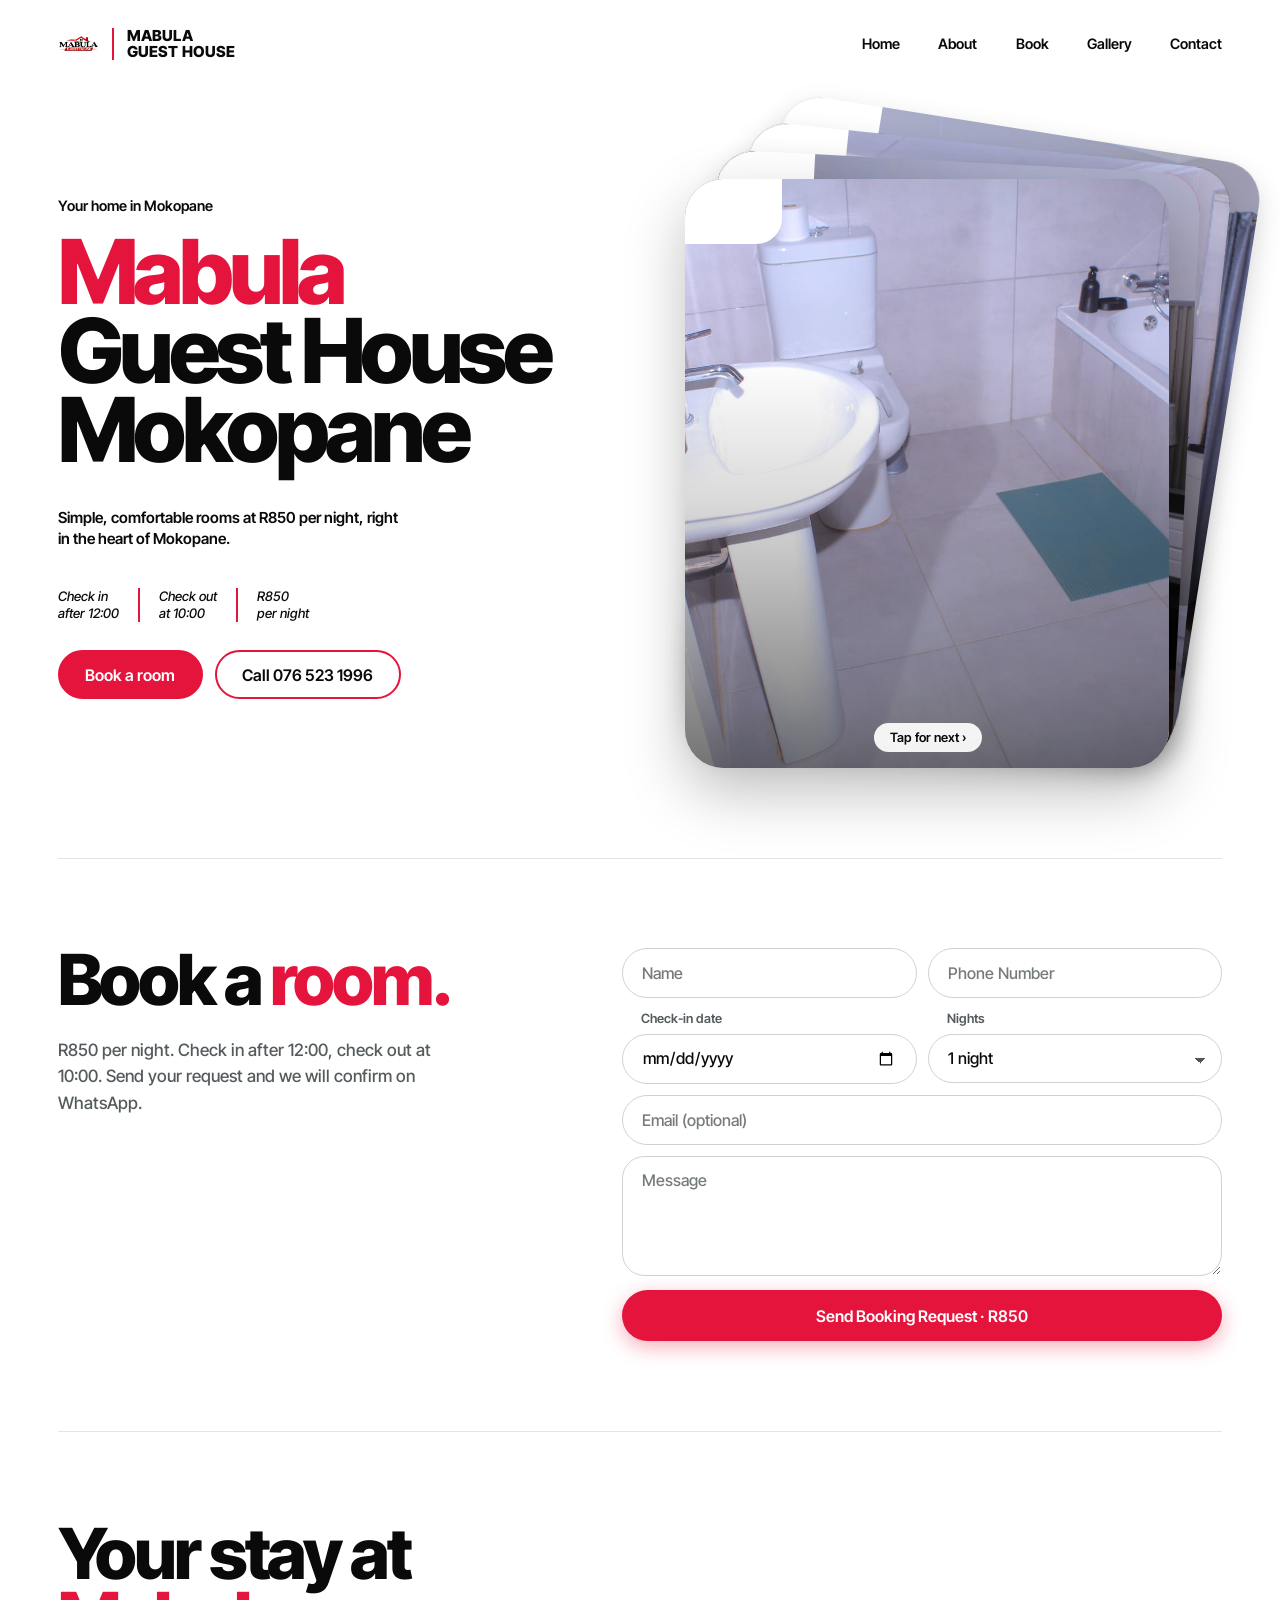
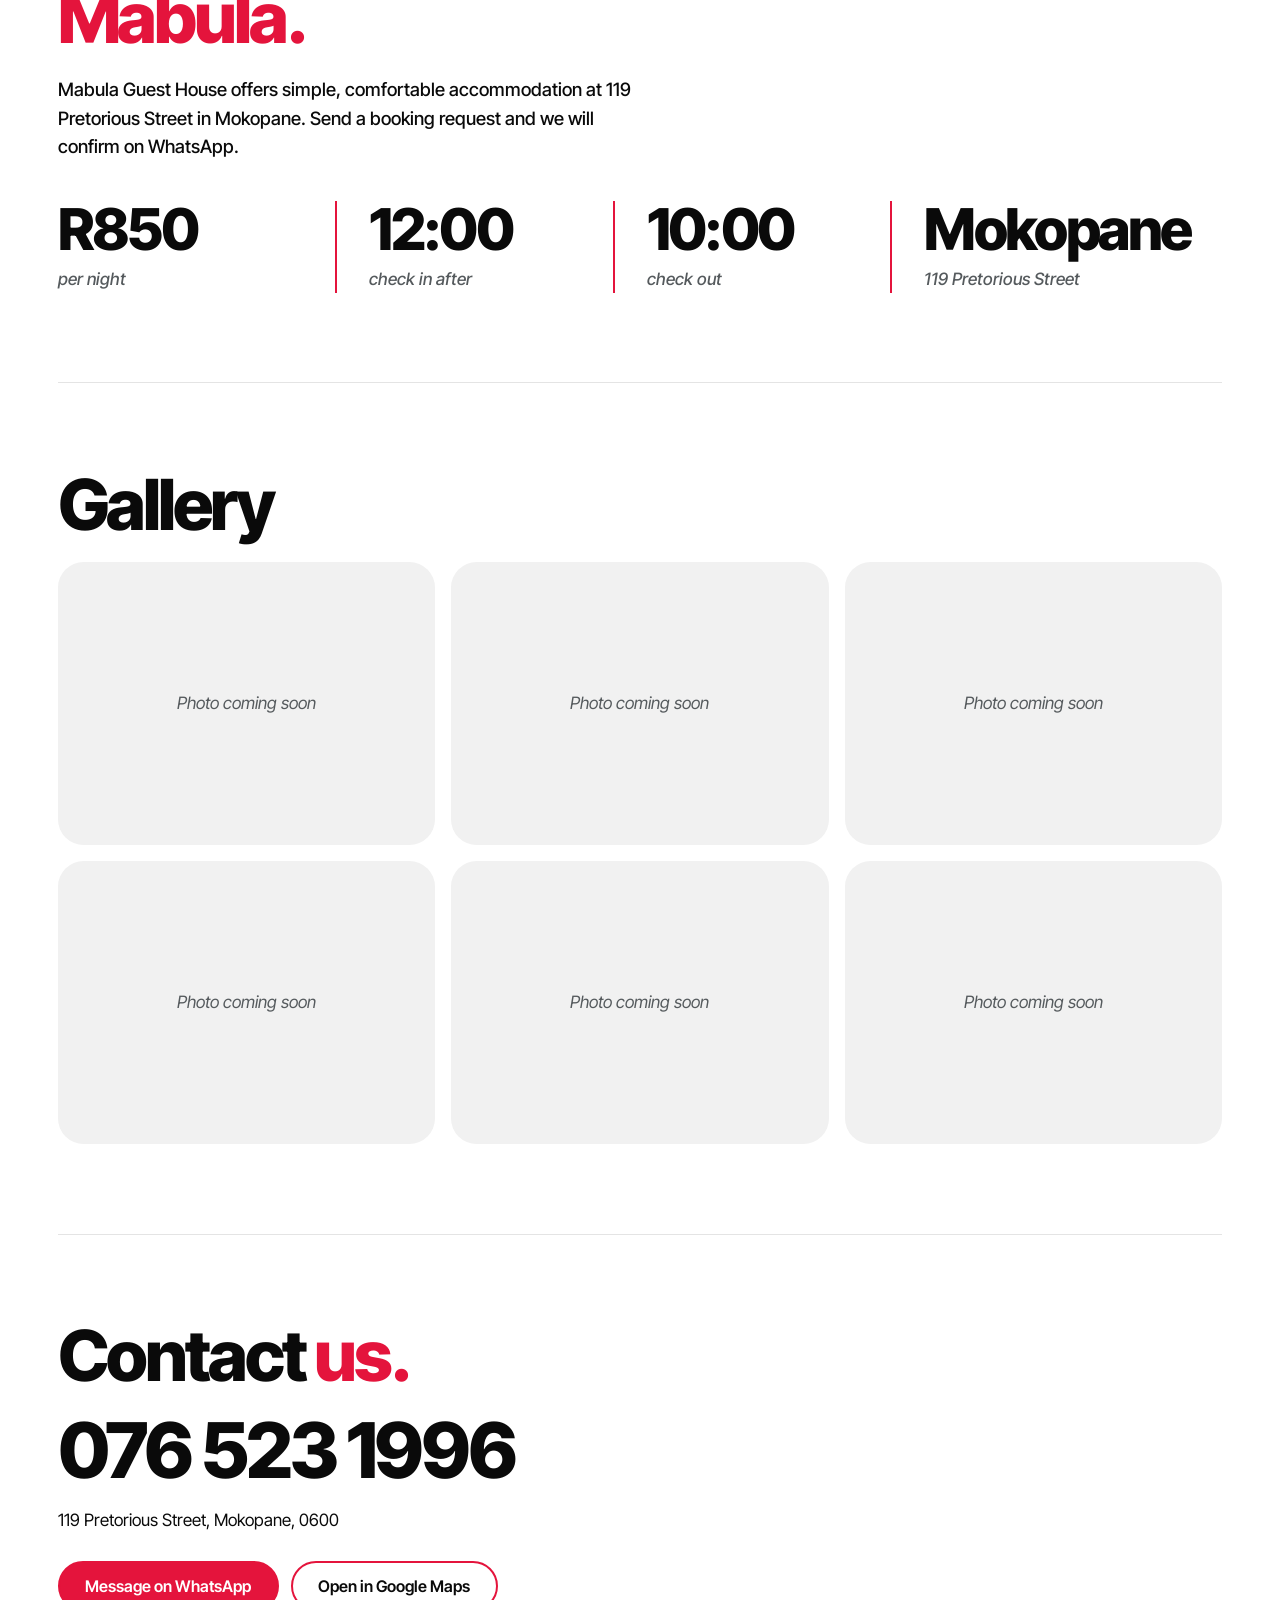
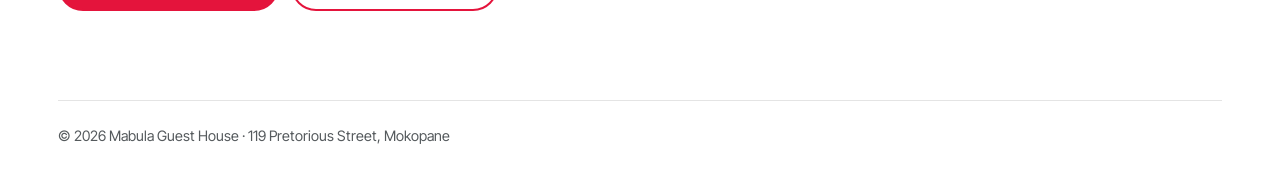
==== index.html @ 37be5f0e "Update index.html" ====
<!DOCTYPE html>
<html lang="en">
<head>
<meta charset="utf-8">
<meta name="viewport" content="width=device-width, initial-scale=1, viewport-fit=cover">
<meta name="theme-color" content="#ffffff">
<title>Mabula Guest House · Mokopane</title>
<meta name="description" content="Mabula Guest House in Mokopane. R850 per night. Check in after 12:00, check out at 10:00.">
<link rel="icon" href="images/logo.png">
<link rel="preconnect" href="https://fonts.googleapis.com">
<link href="https://fonts.googleapis.com/css2?family=Inter+Tight:ital,wght@0,400;0,500;0,600;0,800;1,500&display=swap" rel="stylesheet">
<style>
:root{--bg:#fff;--ink:#0a0a0a;--muted:#555a5d;--line:#e4e4e4;--red:#e4143c;--font:"Inter Tight","Helvetica Neue",Arial,sans-serif;
  --pad:clamp(1.1rem,4.5vw,5rem)}
*,*::before,*::after{box-sizing:border-box}
html{scroll-behavior:smooth;scroll-padding-top:5.5rem;-webkit-text-size-adjust:100%;text-size-adjust:100%}
body{-webkit-tap-highlight-color:transparent;overflow-x:hidden}
body{margin:0;background:var(--bg);color:var(--ink);font:400 1.0625rem/1.55 var(--font)}
a{color:inherit}
:focus-visible{outline:3px solid var(--red);outline-offset:3px}
.wrap{width:100%;padding:0 var(--pad)}

/* header */
header{position:sticky;top:calc(.75rem + env(safe-area-inset-top,0px));z-index:30;display:flex;justify-content:space-between;align-items:center;margin:.75rem 0;padding:.7rem 0;border-radius:999px;transition:background .25s,box-shadow .25s,padding .25s,margin .25s,backdrop-filter .25s}
header.float{background:rgba(255,255,255,.88);backdrop-filter:blur(14px);-webkit-backdrop-filter:blur(14px);box-shadow:0 8px 30px rgba(0,0,0,.12);padding:.6rem 1.2rem;margin-left:-.4rem;margin-right:-.4rem}
.brand{display:flex;align-items:center;gap:.8rem;text-decoration:none}
.brand svg,.brand .logo{width:2.6rem;height:2.6rem;flex:none}
.brand .logo{object-fit:contain;display:block}
.brand .logo[hidden]{display:none}
.brand span{display:block;border-left:2px solid var(--red);padding-left:.8rem;font-weight:800;font-size:.95rem;line-height:1.05;letter-spacing:.01em;text-transform:uppercase}
nav{display:flex;gap:clamp(1rem,3vw,2.6rem)}
nav a{text-decoration:none;font-weight:600;font-size:.9rem}
nav a:hover{color:var(--red)}

/* hero */
.hero{display:grid;grid-template-columns:1.05fr 1fr;gap:clamp(2rem,5vw,5rem);align-items:center;padding:clamp(1rem,3vw,2.5rem) 0 clamp(3rem,7vw,6rem)}
.eyebrow{font-weight:600;font-size:.9rem;margin:0 0 1rem}
h1{margin:0;font-weight:800;font-size:clamp(2.9rem,7vw,7.5rem);line-height:.88;letter-spacing:-.05em}
h1 .red{color:var(--red)}
.lead{margin:clamp(1.5rem,3vw,2.5rem) 0}
.lead p{margin:0;max-width:22rem;font-weight:600;font-size:.95rem;line-height:1.35}
.tags{display:flex;margin:0}
.tags p{margin:0;padding:0 1.2rem;border-left:2px solid var(--red);font-style:italic;font-weight:500;font-size:clamp(.82rem,1vw,.95rem);line-height:1.3}
.tags p:first-child{padding-left:0;border-left:0}

/* hero card stack */
.stack{--o:1.1rem;position:relative;isolation:isolate;height:clamp(24rem,46vw,40rem);margin:calc(var(--o)*3) calc(var(--o)*3) 0 0;user-select:none;-webkit-user-select:none;touch-action:manipulation}
.card{position:absolute;inset:0;border-radius:2.4rem;overflow:hidden;opacity:0;z-index:0;transform:translate(calc(var(--o)*3),calc(var(--o)*-3)) rotate(9deg);box-shadow:0 12px 28px rgba(0,0,0,.18);transition:transform .55s cubic-bezier(.2,.8,.2,1),opacity .4s,box-shadow .55s;will-change:transform}
.card[data-pos="0"]{opacity:1;z-index:4;transform:none;box-shadow:0 24px 60px rgba(0,0,0,.25);cursor:pointer}
.card[data-pos="1"]{opacity:1;z-index:3;transform:translate(var(--o),calc(var(--o)*-1)) rotate(3deg)}
.card[data-pos="2"]{opacity:1;z-index:2;transform:translate(calc(var(--o)*2),calc(var(--o)*-2)) rotate(6deg)}
.card[data-pos="3"]{opacity:1;z-index:1;transform:translate(calc(var(--o)*3),calc(var(--o)*-3)) rotate(9deg)}
.card[data-pos="0"]:hover{transform:translate(-3px,-3px)}
.stack .card.out{transition-duration:.28s;transform:translate(115%,-6%) rotate(14deg)}
.card img{position:absolute;inset:0;width:100%;height:100%;object-fit:cover;pointer-events:none}
.card::before{content:"";position:absolute;top:0;left:0;width:20%;height:11%;background:var(--bg);border-radius:0 0 1.6rem 0;pointer-events:none;z-index:2}
.card::after{content:"";position:absolute;inset:0;z-index:1;pointer-events:none;background:linear-gradient(to top,rgba(0,0,0,.55) 0%,rgba(0,0,0,.15) 45%,transparent 70%)}
.ph{position:absolute;inset:0;z-index:2;display:grid;place-items:center;font-style:italic;font-weight:600}
.card.f0{color:#fff;background:radial-gradient(60% 70% at 88% 55%,rgba(255,120,40,.95),rgba(214,50,12,.9) 55%,transparent 80%),linear-gradient(115deg,#69786f 0%,#8c978f 24%,#dcd6c8 46%,#f1a36a 70%,#c93a14 100%);background-size:240% 240%;animation:drift 14s ease-in-out infinite alternate}
.card.f1{color:#fff;background:var(--red)}
.card.f2{color:#fff;background:#0a0a0a}
.card.f3{color:#333;background:#d6d6d6}
@keyframes drift{from{background-position:0% 40%}to{background-position:100% 60%}}
.hint{position:absolute;left:50%;bottom:1rem;z-index:10;transform:translateX(-50%);padding:.45rem 1rem;border-radius:999px;background:rgba(255,255,255,.92);color:var(--ink);font:600 .8rem var(--font);pointer-events:none;white-space:nowrap;transition:opacity .3s}
.hint.gone{opacity:0}

/* booking form */
.book{display:grid;grid-template-columns:1fr 1.2fr;gap:clamp(2rem,5vw,5rem);align-items:start}
.note{max-width:26rem;font-weight:500;color:var(--muted);margin:0}
.bookform{width:100%;max-width:38rem}
.row{display:grid;grid-template-columns:1fr 1fr;gap:.7rem;margin-bottom:.7rem}
.bookform input,.bookform select,.bookform textarea{width:100%;padding:.85rem 1.2rem;font:500 1rem var(--font);color:var(--ink);background:#fff;border:1.5px solid #cfd2d4;border-radius:999px;appearance:none;-webkit-appearance:none}
.bookform input:focus,.bookform select:focus,.bookform textarea:focus{border-color:var(--red);outline:0}
.bookform textarea{border-radius:1.4rem;min-height:7.5rem;resize:vertical;display:block;margin-bottom:.9rem}
.bookform ::placeholder{color:#767b7e}
.bookform select{background-image:linear-gradient(45deg,transparent 50%,#555 50%),linear-gradient(135deg,#555 50%,transparent 50%);background-position:calc(100% - 1.3rem) 55%,calc(100% - 1rem) 55%;background-size:.35rem .35rem;background-repeat:no-repeat}
.field{display:block;min-width:0}
.field span{display:block;font-size:.8rem;font-weight:600;color:var(--muted);margin:0 0 .3rem 1.2rem}
.bookform input,.bookform select{min-height:3.1rem}
.bookform input[type=date]{text-align:left;display:block;line-height:1.2}
.bookform input[type=date]::-webkit-date-and-time-value{text-align:left}
.submit{width:100%;min-height:3.2rem;border:0;border-radius:999px;background:var(--red);color:#fff;font:600 1rem var(--font);cursor:pointer;box-shadow:0 6px 20px rgba(228,20,60,.35)}
.submit:hover{filter:brightness(1.08)}

/* sections */
section{padding:clamp(2.5rem,7vw,6rem) 0;border-top:1px solid var(--line)}
h2{margin:0 0 1.5rem;font-weight:800;font-size:clamp(2.2rem,5.5vw,5rem);line-height:.92;letter-spacing:-.045em}
h2 .red{color:var(--red)}
.facts{display:grid;grid-template-columns:repeat(4,1fr)}
.fact{padding:0 clamp(1rem,2.5vw,2.2rem);border-left:2px solid var(--red)}
.fact:first-child{padding-left:0;border-left:0}
.fact b{display:block;font-weight:800;font-size:clamp(2rem,4.5vw,4.2rem);letter-spacing:-.045em;line-height:1}
.fact span{display:block;margin-top:.5rem;font-style:italic;font-weight:500;color:var(--muted)}
.about p{max-width:36rem;font-size:1.15rem;font-weight:500;margin:0 0 2.5rem}
.gallery{display:grid;grid-template-columns:repeat(3,1fr);gap:1rem}
.gallery figure{margin:0;aspect-ratio:4/3;border-radius:1.6rem;overflow:hidden;background:#f1f1f1;display:grid;place-items:center;color:var(--muted);font-style:italic}
.gallery img{width:100%;height:100%;object-fit:cover;display:block}
.big{display:inline-block;font-weight:800;font-size:clamp(2.2rem,6vw,5.5rem);letter-spacing:-.045em;line-height:1;text-decoration:none}
.big:hover{color:var(--red)}
.btns{display:flex;flex-wrap:wrap;gap:.75rem;margin-top:1.75rem}
.btn{display:inline-flex;align-items:center;justify-content:center;min-height:3.1rem;padding:0 1.6rem;border-radius:999px;font:600 1rem var(--font);text-decoration:none;border:2px solid var(--red)}
.btn.red{background:var(--red);color:#fff}
.btn:hover{filter:brightness(1.08)}
footer{padding:1.5rem 0 2.5rem;color:var(--muted);font-size:.9rem;border-top:1px solid var(--line)}
.mbar{display:none}

@media (max-width:64rem){.facts{grid-template-columns:1fr 1fr;row-gap:2rem}.fact:nth-child(3){padding-left:0;border-left:0}.gallery{grid-template-columns:1fr 1fr}}
@media (max-width:56rem){
  .hero{grid-template-columns:1fr}
  .stack{order:-1;height:clamp(22rem,70vw,34rem)}
  .card{border-radius:1.8rem}
  .book{grid-template-columns:1fr}
  .tags{flex-direction:column;gap:.7rem}
  .tags p,.tags p:first-child{padding:0 0 0 .9rem;border-left:2px solid var(--red)}
  body{padding-bottom:calc(4.6rem + env(safe-area-inset-bottom,0px))}
  nav a.hm{display:none}
  .mbar{display:flex;position:fixed;left:0;right:0;bottom:0;z-index:20;gap:.6rem;padding:.6rem .9rem calc(.6rem + env(safe-area-inset-bottom,0px));background:#fff;border-top:1px solid var(--line)}
  .mbar .btn{flex:1}
}
@media (max-width:30rem){.row{grid-template-columns:1fr}.gallery{gap:.6rem}.brand span{font-size:.8rem}}
@media (max-width:40rem){
  header{margin:.5rem 0;padding:.5rem 0}
  header.float{padding:.5rem .9rem}
  nav{gap:1.1rem}
  nav a{font-size:.85rem;padding:.6rem 0}
  .hero{gap:1.75rem;padding:.5rem 0 2.5rem}
  .eyebrow{margin-bottom:.7rem}
  .lead{margin:1.25rem 0}
  .stack{--o:.6rem;height:auto;aspect-ratio:4/5;max-height:62vh;margin:2.4rem 2.4rem 0 .2rem}
  .card{border-radius:1.6rem}
  .card::before{width:26%;height:9%}
  section{padding:2.25rem 0}
  h2{margin-bottom:1.1rem}
  .about p{font-size:1.05rem;margin-bottom:1.75rem}
  .facts{row-gap:1.6rem}
  .fact{padding:0 1rem}
  .fact:nth-child(odd){padding-left:0;border-left:0}
  .btns{flex-direction:column;gap:.6rem}
  .btns .btn{width:100%}
  .mbar{backdrop-filter:blur(10px);-webkit-backdrop-filter:blur(10px);background:rgba(255,255,255,.94)}
  .mbar .btn{min-height:2.9rem}
  .bookform textarea{min-height:6rem}
  footer{font-size:.82rem}
}
@media (max-width:56rem){
  .copy{display:contents}
  .stack{grid-area:1/1}
  .intro{grid-area:1/1;z-index:5;align-self:stretch;display:flex;flex-direction:column;justify-content:flex-end;margin:3.3rem 3.3rem 0 0;padding:1.3rem 1.3rem 1.4rem;color:#fff;pointer-events:none;transition:opacity .35s,visibility 0s}
  .copy .btns{grid-row:2;grid-column:1;margin-top:0}
  .intro .eyebrow{font-size:.85rem;margin-bottom:.5rem}
  .intro h1{font-size:clamp(2.3rem,9.5vw,3.8rem)}
  .intro h1 .red{color:#ff5a78}
  .intro .lead{margin:.9rem 0 1rem}
  .intro .lead p{font-size:.9rem;max-width:none}
  .intro .tags{flex-direction:row;gap:0}
  .intro .tags p,.intro .tags p:first-child{padding:0 .8rem;border-left:2px solid var(--red);font-size:.78rem}
  .intro .tags p:first-child{padding-left:0;border-left:0}
  .stack::after{content:"";position:absolute;inset:0;border-radius:1.8rem;z-index:5;pointer-events:none;background:linear-gradient(to top,rgba(0,0,0,.85) 0%,rgba(0,0,0,.6) 55%,rgba(0,0,0,.3) 100%);transition:opacity .35s}
  .hint{top:1rem;bottom:auto}
  .hero.copy-hidden .intro{opacity:0;visibility:hidden;transition:opacity .35s,visibility 0s .35s}
  .hero.copy-hidden .stack::after{opacity:0}
}
@media (max-width:40rem){.intro{margin:2.4rem 2.4rem 0 .2rem}.stack::after{border-radius:1.6rem}}
@media (max-width:24rem){.intro h1{font-size:2.2rem}.intro .lead p{font-size:.85rem}.intro .tags p,.intro .tags p:first-child{font-size:.72rem}}
@media (max-width:24rem){nav a:nth-child(4){display:none}.brand svg,.brand .logo{width:2.2rem;height:2.2rem}}
@media (prefers-reduced-motion:reduce){html{scroll-behavior:auto}.card{transition:none}.card.f0{animation:none}}
</style>
</head>
<body>
<div class="wrap">
  <header>
    <a class="brand" href="#top" aria-label="Mabula Guest House home">
      <img class="logo" id="logoImg" alt="" hidden>
      <svg viewBox="0 0 40 40" aria-hidden="true"><circle cx="20" cy="20" r="19" fill="#e4143c"/><text x="20" y="26" text-anchor="middle" font-family="Arial,sans-serif" font-weight="800" font-size="16" fill="#fff">MG</text></svg>
      <span>Mabula<br>Guest House</span>
    </a>
    <nav><a class="hm" href="#top">Home</a><a class="hm" href="#about">About</a><a href="#book">Book</a><a href="#gallery">Gallery</a><a href="#contact">Contact</a></nav>
  </header>

  <main id="top">
    <div class="hero">
      <div class="copy">
      <div class="intro">
        <p class="eyebrow">Your home in Mokopane</p>
        <h1><span class="red">Mabula</span><br>Guest House<br>Mokopane</h1>
        <div class="lead">
          <p>Simple, comfortable rooms at R850 per night, right in the heart of Mokopane.</p>
        </div>
        <div class="tags">
          <p>Check in<br>after 12:00</p>
          <p>Check out<br>at 10:00</p>
          <p>R850<br>per night</p>
        </div>
      </div>
        <div class="btns">
          <a class="btn red" href="#book">Book a room</a>
          <a class="btn" href="tel:0765231996">Call 076 523 1996</a>
        </div>
      </div>

      <div class="stack" id="stack" role="group" aria-label="Photos of Mabula Guest House">
        <span class="hint" id="hint" aria-hidden="true">Tap for next ›</span>
      </div>
    </div>

    <section id="book">
      <div class="book">
        <div>
          <h2>Book a <span class="red">room.</span></h2>
          <p class="note">R850 per night. Check in after 12:00, check out at 10:00. Send your request and we will confirm on WhatsApp.</p>
        </div>
        <form class="bookform" id="bookForm" aria-label="Booking request">
          <div class="row">
            <input name="name" placeholder="Name" aria-label="Name" required autocomplete="name">
            <input name="phone" type="tel" placeholder="Phone Number" aria-label="Phone number" autocomplete="tel">
          </div>
          <div class="row">
            <label class="field"><span>Check-in date</span><input name="checkin" type="date" required></label>
            <label class="field"><span>Nights</span><select name="nights"></select></label>
          </div>
          <div class="row" style="grid-template-columns:1fr">
            <input name="email" type="email" placeholder="Email (optional)" aria-label="Email" autocomplete="email">
          </div>
          <textarea name="message" placeholder="Message" aria-label="Message"></textarea>
          <button class="submit" type="submit" id="submitBtn">Send Booking Request</button>
        </form>
      </div>
    </section>

    <section id="about" class="about">
      <h2>Your stay at<br><span class="red">Mabula.</span></h2>
      <p>Mabula Guest House offers simple, comfortable accommodation at 119 Pretorious Street in Mokopane. Send a booking request and we will confirm on WhatsApp.</p>
      <div class="facts">
        <div class="fact"><b>R850</b><span>per night</span></div>
        <div class="fact"><b>12:00</b><span>check in after</span></div>
        <div class="fact"><b>10:00</b><span>check out</span></div>
        <div class="fact"><b>Mokopane</b><span>119 Pretorious Street</span></div>
      </div>
    </section>

    <section id="gallery">
      <h2>Gallery</h2>
      <div class="gallery" id="galleryGrid"></div>
    </section>

    <section id="contact">
      <h2>Contact <span class="red">us.</span></h2>
      <a class="big" href="tel:0765231996">076 523 1996</a>
      <p>119 Pretorious Street, Mokopane, 0600</p>
      <div class="btns">
        <a class="btn red" href="https://wa.me/27765231996?text=Hello%2C%20I%20would%20like%20to%20book%20a%20room%20at%20Mabula%20Guest%20House.">Message on WhatsApp</a>
        <a class="btn" href="https://www.google.com/maps/search/?api=1&query=119+Pretorious+Street+Mokopane+0600" target="_blank" rel="noopener">Open in Google Maps</a>
      </div>
    </section>
  </main>

  <footer>© <span id="year"></span> Mabula Guest House · 119 Pretorious Street, Mokopane</footer>
</div>

<div class="mbar"><a class="btn" href="tel:0765231996">Call</a><a class="btn red" href="#book">Book now</a></div>

<script>
const RATE = 850;
const WHATSAPP = "27765231996";

// Photos for the hero card stack (files live in the images/ folder).
// Leave "" for a placeholder card. Add up to 4 or more, e.g. ["room.jpg","room2.jpg","garden.jpg","lounge.jpg"]
const STACK_PHOTOS = ["room.jpeg", "room1.jpeg", "room2.jpeg", "room3.jpeg"];
// Add gallery photo file names here, e.g. ["room1.jpg", "garden.jpg"]
const PHOTOS = [];

// Logo file name in the images/ folder (e.g. "logo.png"). Falls back to the "MG" badge if the file is missing.
const LOGO = "logo.jpeg";
const logoImg = document.getElementById("logoImg");
const logoSvg = document.querySelector(".brand svg");
if (LOGO) {
  logoImg.onload = () => { logoImg.hidden = false; logoSvg.style.display = "none"; };
  logoImg.src = "images/" + LOGO;
}

const money = (n) => "R" + n.toLocaleString("en-ZA");

// ---- hero card stack ----
const stack = document.getElementById("stack");
const hint = document.getElementById("hint");
const N = STACK_PHOTOS.length;
const cards = STACK_PHOTOS.map((file, i) => {
  const c = document.createElement("div");
  c.className = "card f" + (i % 4);
  const placeholder = () => {
    const s = document.createElement("span");
    s.className = "ph";
    s.textContent = "Photo coming soon";
    c.appendChild(s);
  };
  if (file) {
    const img = new Image();
    img.alt = "Mabula Guest House photo " + (i + 1);
    img.decoding = "async";
    if (i === 0) img.fetchPriority = "high";
    img.onerror = () => { img.remove(); placeholder(); };
    img.src = "images/" + file;
    c.appendChild(img);
  } else {
    placeholder();
  }
  stack.appendChild(c);
  return c;
});
let order = cards.slice();
let busy = false;

function layout() {
  order.forEach((c, i) => {
    c.dataset.pos = i;
    c.classList.remove("out");
    const front = i === 0 && N > 1;
    c.tabIndex = front ? 0 : -1;
    c.setAttribute("aria-hidden", i === 0 ? "false" : "true");
    if (front) { c.setAttribute("role", "button"); c.setAttribute("aria-label", "Show next photo"); }
    else { c.removeAttribute("role"); c.removeAttribute("aria-label"); }
  });
}
function nextCard() {
  if (busy || N < 2) return;
  busy = true;
  hint.classList.add("gone");
  document.querySelector(".hero").classList.add("copy-hidden");
  order[0].classList.add("out");
  setTimeout(() => {
    order.push(order.shift());
    layout();
    setTimeout(() => { busy = false; }, 550);
  }, 280);
}
layout();
if (N < 2) hint.hidden = true;
stack.addEventListener("click", (e) => {
  if (e.target.closest(".card") === order[0]) nextCard();
});
// Clicking anywhere except the cards brings the intro text back
document.addEventListener("click", (e) => {
  if (e.target.closest(".card")) return;
  document.querySelector(".hero").classList.remove("copy-hidden");
  hint.classList.remove("gone");
});
stack.addEventListener("keydown", (e) => {
  if ((e.key === "Enter" || e.key === " ") && e.target === order[0]) { e.preventDefault(); nextCard(); }
});

const gallery = document.getElementById("galleryGrid");
if (PHOTOS.length) {
  PHOTOS.forEach((file, i) => {
    const fig = document.createElement("figure");
    const img = document.createElement("img");
    img.src = "images/" + file;
    img.alt = "Mabula Guest House photo " + (i + 1);
    img.loading = "lazy";
    fig.appendChild(img);
    gallery.appendChild(fig);
  });
} else {
  for (let i = 0; i < 6; i++) {
    const fig = document.createElement("figure");
    fig.textContent = "Photo coming soon";
    gallery.appendChild(fig);
  }
}

const form = document.getElementById("bookForm");
const btn = document.getElementById("submitBtn");
const nights = form.elements.nights;
for (let i = 1; i <= 14; i++) {
  const o = document.createElement("option");
  o.value = i;
  o.textContent = i + (i === 1 ? " night" : " nights");
  nights.appendChild(o);
}
form.elements.checkin.min = new Date().toISOString().split("T")[0];
function updateBtn() {
  btn.textContent = "Send Booking Request · " + money(parseInt(nights.value, 10) * RATE);
}
nights.addEventListener("change", updateBtn);
updateBtn();

form.addEventListener("submit", (e) => {
  e.preventDefault();
  const n = parseInt(nights.value, 10);
  const f = form.elements;
  const lines = [
    "Hello, I would like to book a room at Mabula Guest House.",
    "Name: " + f.name.value.trim(),
    "Check-in: " + f.checkin.value + " (after 12:00)",
    "Nights: " + n,
    "Total: " + money(n * RATE)
  ];
  if (f.phone.value.trim()) lines.push("Phone: " + f.phone.value.trim());
  if (f.email.value.trim()) lines.push("Email: " + f.email.value.trim());
  if (f.message.value.trim()) lines.push("Message: " + f.message.value.trim());
  window.open("https://wa.me/" + WHATSAPP + "?text=" + encodeURIComponent(lines.join("\n")), "_blank", "noopener");
});

const topbar = document.querySelector("header");
const onScroll = () => topbar.classList.toggle("float", window.scrollY > 24);
addEventListener("scroll", onScroll, { passive: true });
onScroll();

document.getElementById("year").textContent = new Date().getFullYear();
</script>
</body>
</html>
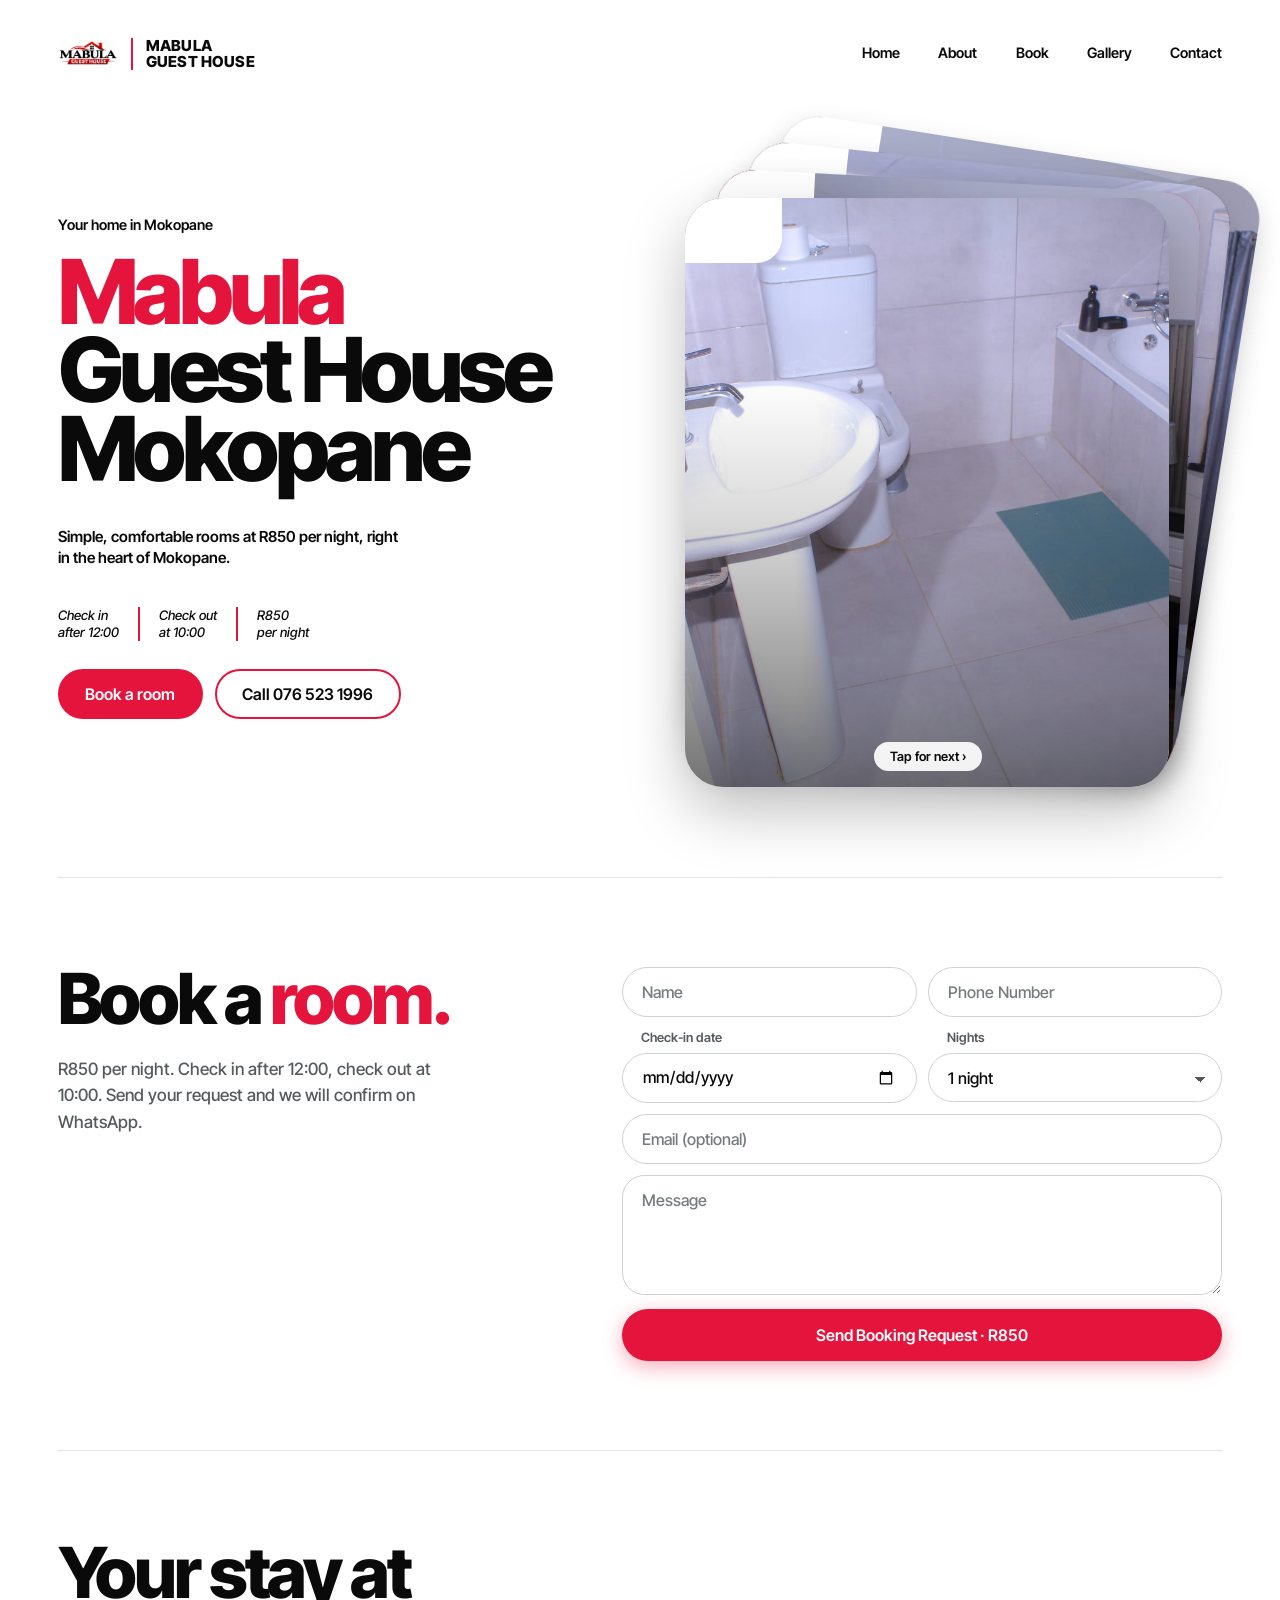
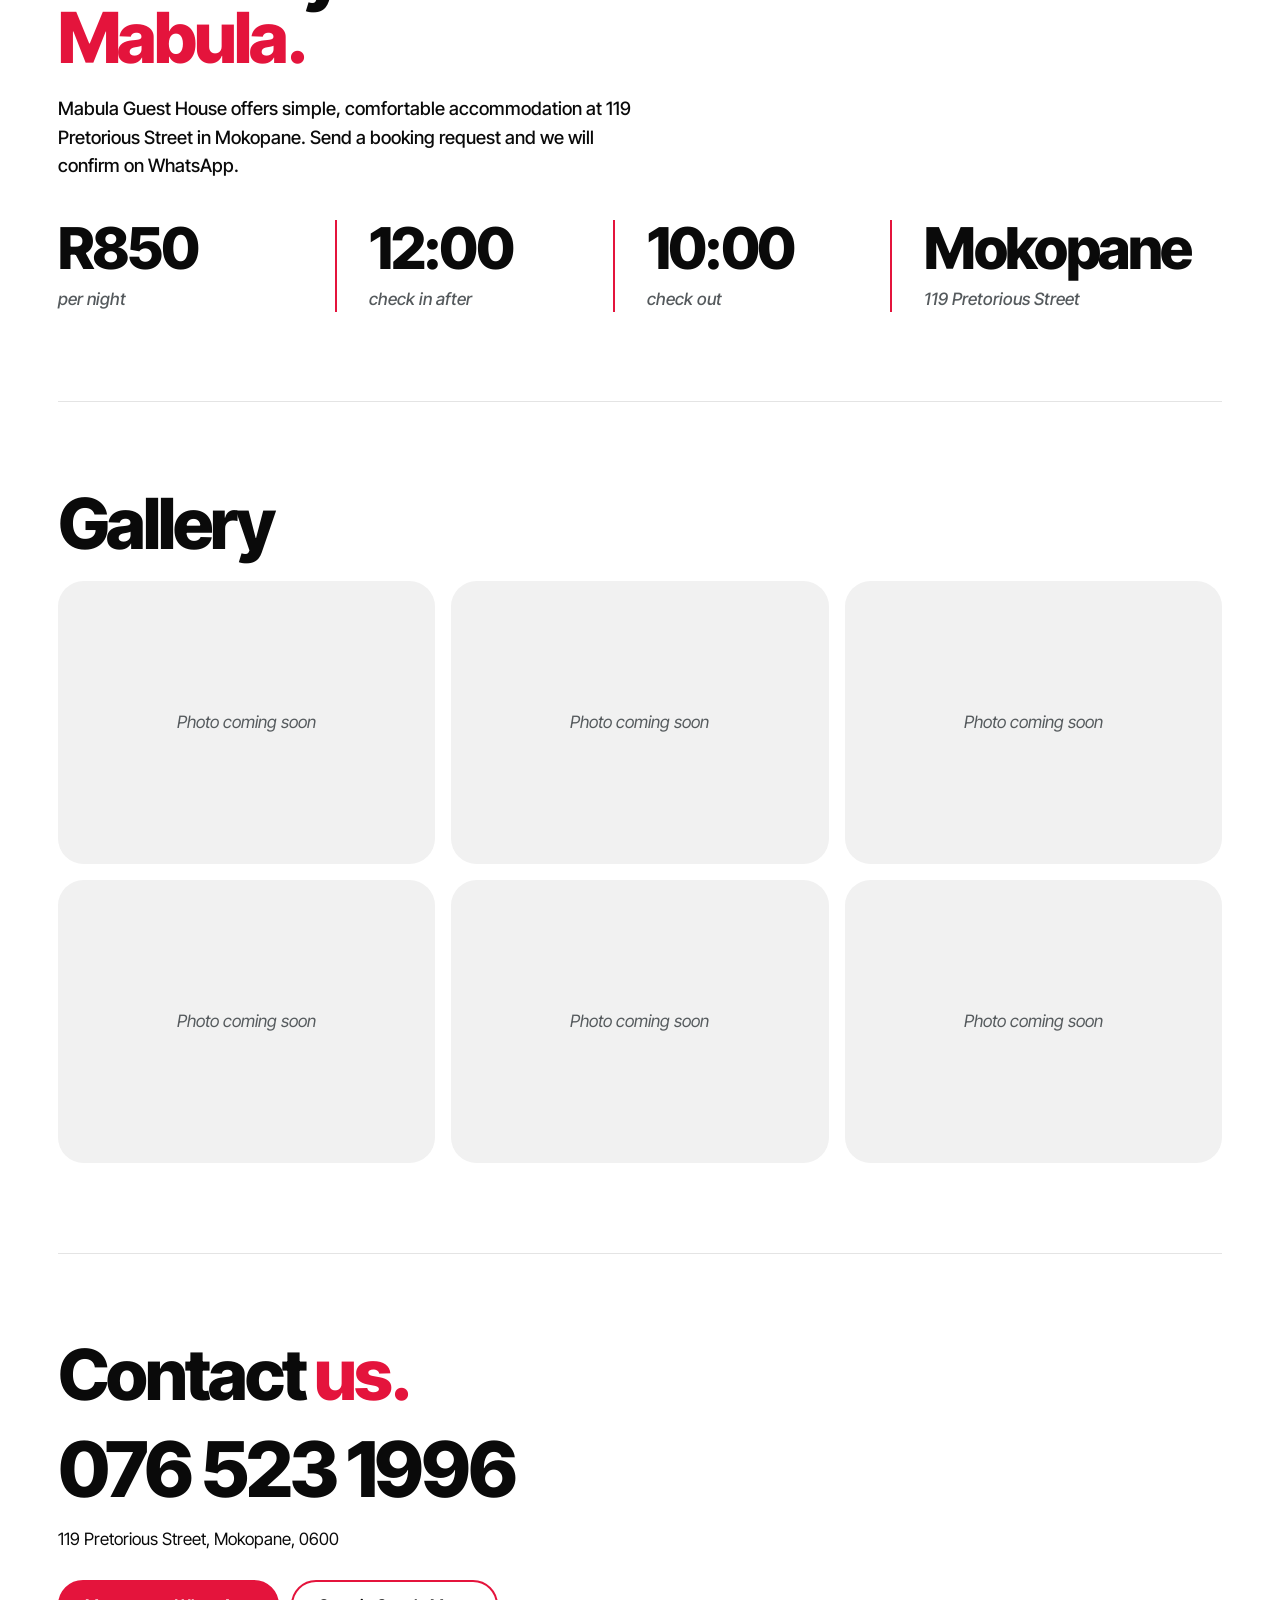
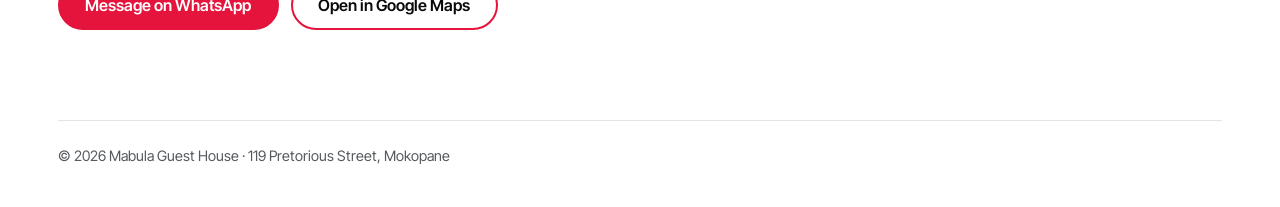
==== commit a111b78e: "Update index.html" ====
--- a/index.html
+++ b/index.html
@@ -25,7 +25,7 @@
 header.float{background:rgba(255,255,255,.88);backdrop-filter:blur(14px);-webkit-backdrop-filter:blur(14px);box-shadow:0 8px 30px rgba(0,0,0,.12);padding:.6rem 1.2rem;margin-left:-.4rem;margin-right:-.4rem}
 .brand{display:flex;align-items:center;gap:.8rem;text-decoration:none}
 .brand svg,.brand .logo{width:2.6rem;height:2.6rem;flex:none}
-.brand .logo{object-fit:contain;display:block}
+.brand .logo{width:3.8rem;height:3.8rem;object-fit:contain;display:block}
 .brand .logo[hidden]{display:none}
 .brand span{display:block;border-left:2px solid var(--red);padding-left:.8rem;font-weight:800;font-size:.95rem;line-height:1.05;letter-spacing:.01em;text-transform:uppercase}
 nav{display:flex;gap:clamp(1rem,3vw,2.6rem)}
@@ -119,7 +119,8 @@
 }
 @media (max-width:30rem){.row{grid-template-columns:1fr}.gallery{gap:.6rem}.brand span{font-size:.8rem}}
 @media (max-width:40rem){
-  header{margin:.5rem 0;padding:.5rem 0}
+  header{margin:.5rem 0;padding:.4rem 0}
+  .brand .logo{width:3.2rem;height:3.2rem}
   header.float{padding:.5rem .9rem}
   nav{gap:1.1rem}
   nav a{font-size:.85rem;padding:.6rem 0}
@@ -162,7 +163,7 @@
 }
 @media (max-width:40rem){.intro{margin:2.4rem 2.4rem 0 .2rem}.stack::after{border-radius:1.6rem}}
 @media (max-width:24rem){.intro h1{font-size:2.2rem}.intro .lead p{font-size:.85rem}.intro .tags p,.intro .tags p:first-child{font-size:.72rem}}
-@media (max-width:24rem){nav a:nth-child(4){display:none}.brand svg,.brand .logo{width:2.2rem;height:2.2rem}}
+@media (max-width:24rem){nav a:nth-child(4){display:none}.brand svg{width:2.2rem;height:2.2rem}.brand .logo{width:2.9rem;height:2.9rem}}
 @media (prefers-reduced-motion:reduce){html{scroll-behavior:auto}.card{transition:none}.card.f0{animation:none}}
 </style>
 </head>
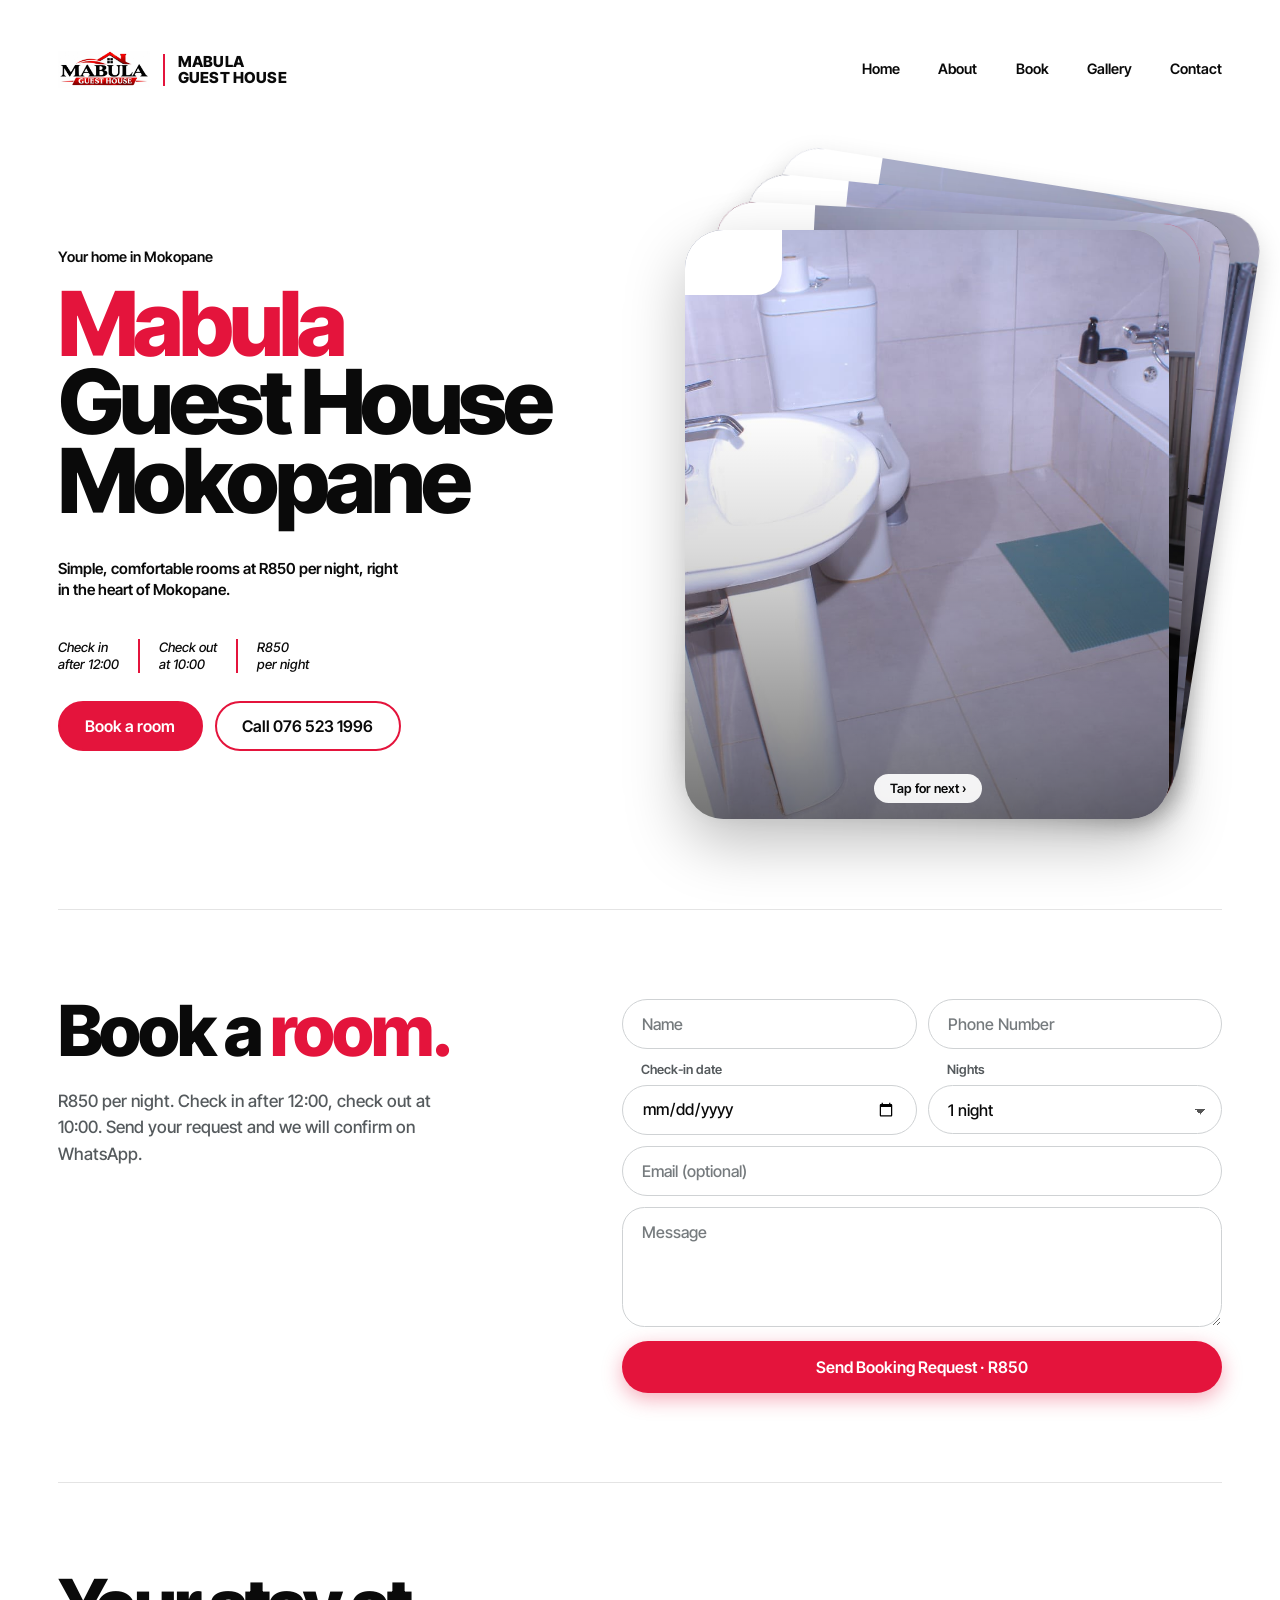
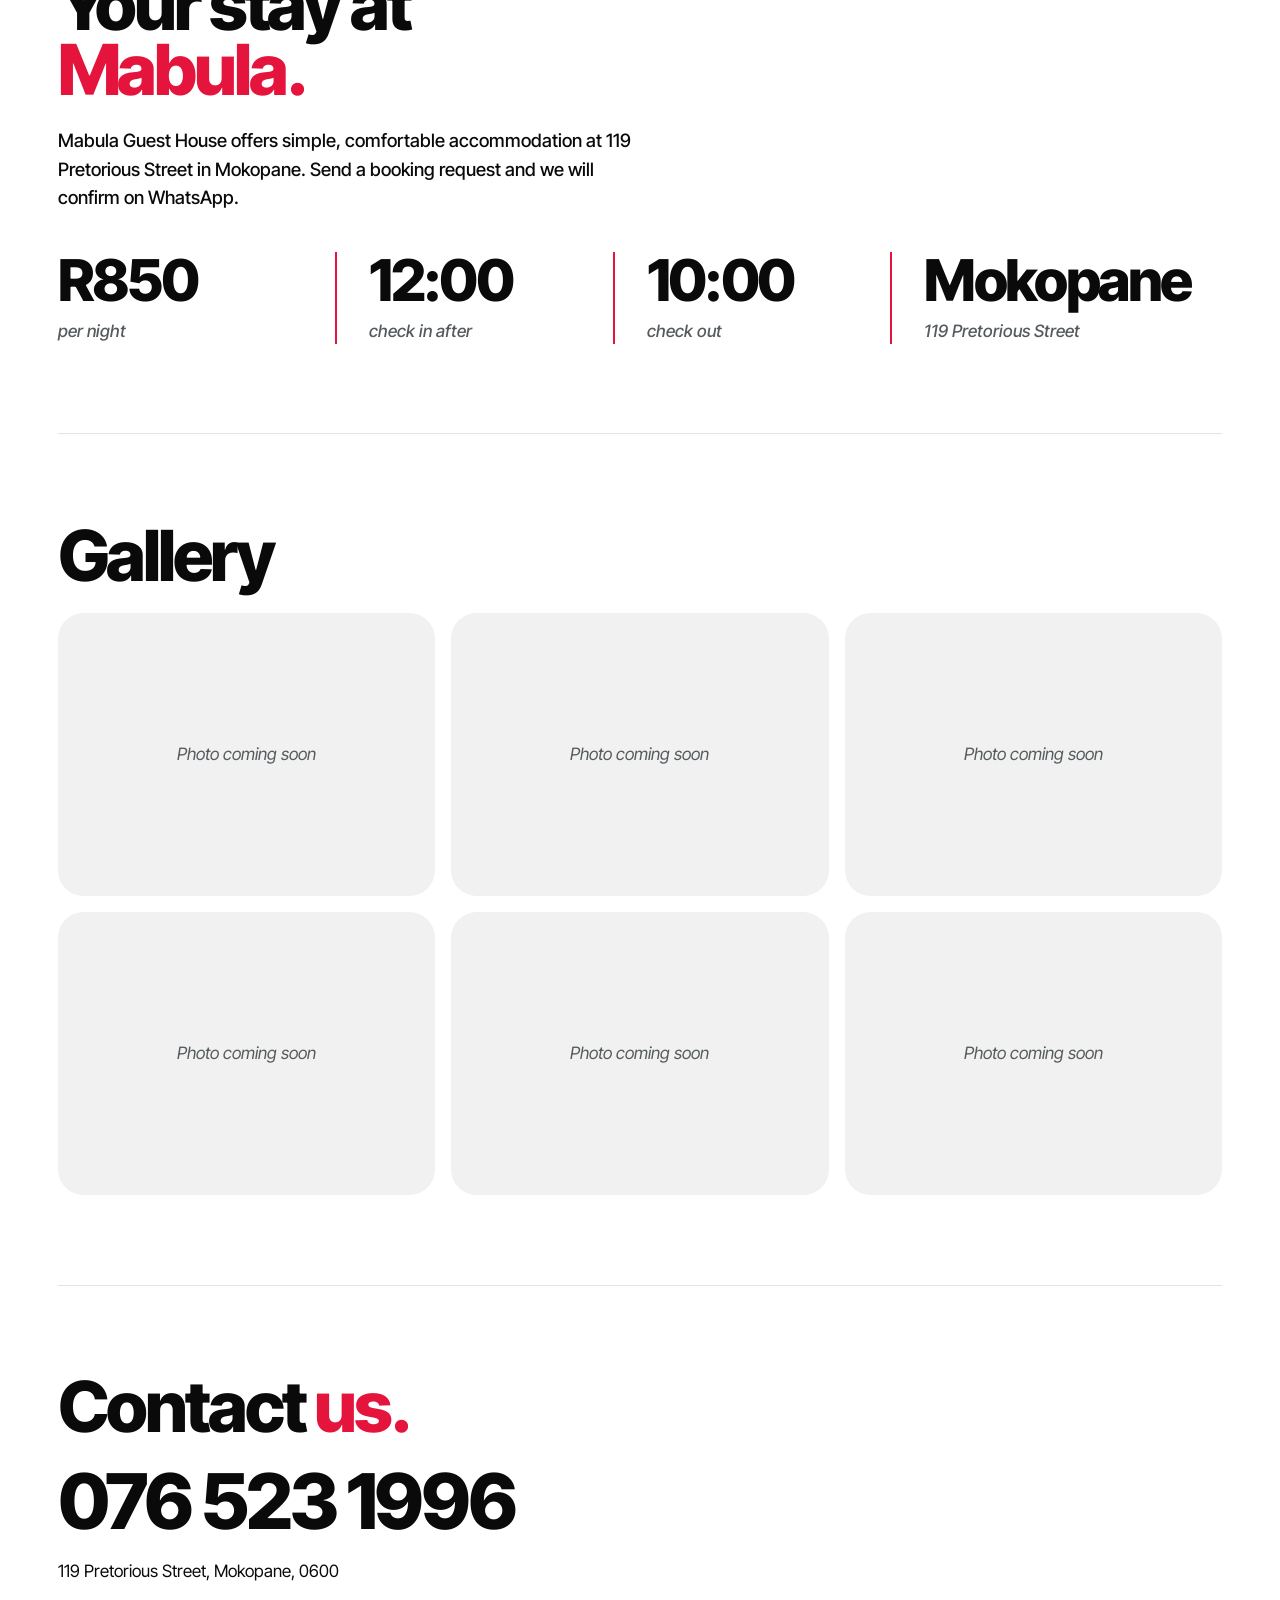
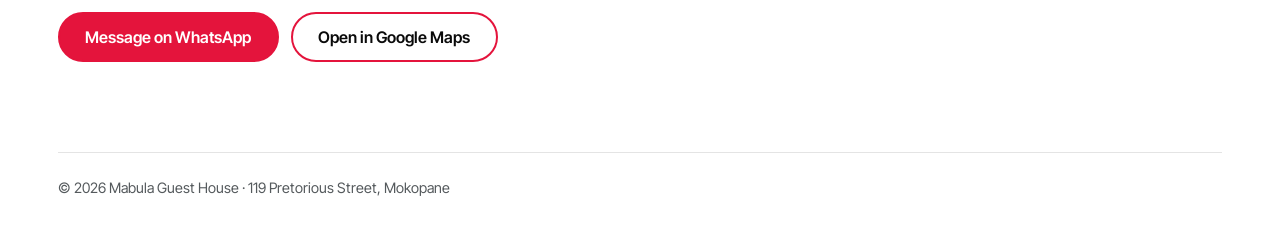
==== commit e130987b: "Update index.html" ====
--- a/index.html
+++ b/index.html
@@ -25,7 +25,7 @@
 header.float{background:rgba(255,255,255,.88);backdrop-filter:blur(14px);-webkit-backdrop-filter:blur(14px);box-shadow:0 8px 30px rgba(0,0,0,.12);padding:.6rem 1.2rem;margin-left:-.4rem;margin-right:-.4rem}
 .brand{display:flex;align-items:center;gap:.8rem;text-decoration:none}
 .brand svg,.brand .logo{width:2.6rem;height:2.6rem;flex:none}
-.brand .logo{width:3.8rem;height:3.8rem;object-fit:contain;display:block}
+.brand .logo{width:5.8rem;height:5.8rem;object-fit:contain;display:block}
 .brand .logo[hidden]{display:none}
 .brand span{display:block;border-left:2px solid var(--red);padding-left:.8rem;font-weight:800;font-size:.95rem;line-height:1.05;letter-spacing:.01em;text-transform:uppercase}
 nav{display:flex;gap:clamp(1rem,3vw,2.6rem)}
@@ -120,7 +120,7 @@
 @media (max-width:30rem){.row{grid-template-columns:1fr}.gallery{gap:.6rem}.brand span{font-size:.8rem}}
 @media (max-width:40rem){
   header{margin:.5rem 0;padding:.4rem 0}
-  .brand .logo{width:3.2rem;height:3.2rem}
+  .brand .logo{width:4.4rem;height:4.4rem}
   header.float{padding:.5rem .9rem}
   nav{gap:1.1rem}
   nav a{font-size:.85rem;padding:.6rem 0}
@@ -163,7 +163,7 @@
 }
 @media (max-width:40rem){.intro{margin:2.4rem 2.4rem 0 .2rem}.stack::after{border-radius:1.6rem}}
 @media (max-width:24rem){.intro h1{font-size:2.2rem}.intro .lead p{font-size:.85rem}.intro .tags p,.intro .tags p:first-child{font-size:.72rem}}
-@media (max-width:24rem){nav a:nth-child(4){display:none}.brand svg{width:2.2rem;height:2.2rem}.brand .logo{width:2.9rem;height:2.9rem}}
+@media (max-width:24rem){nav a:nth-child(4){display:none}.brand svg{width:2.2rem;height:2.2rem}.brand .logo{width:4rem;height:4rem}}
 @media (prefers-reduced-motion:reduce){html{scroll-behavior:auto}.card{transition:none}.card.f0{animation:none}}
 </style>
 </head>
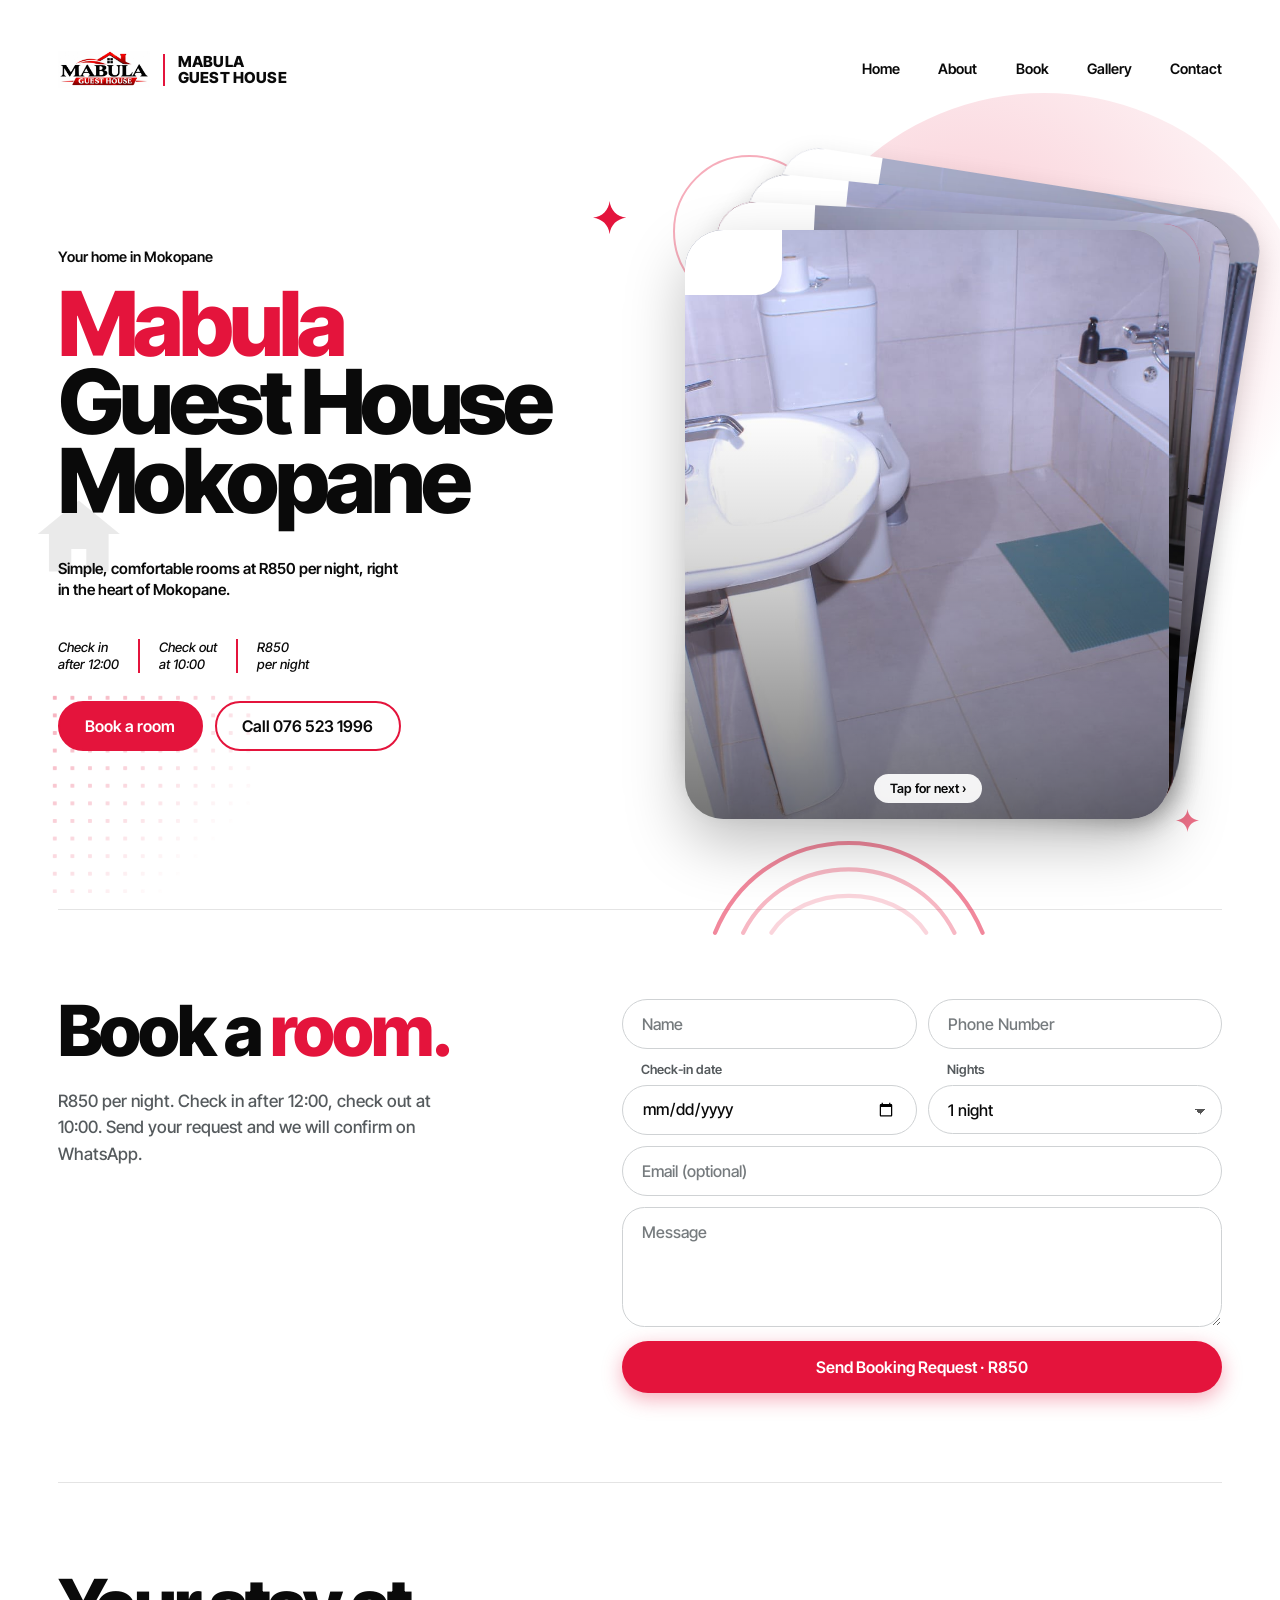
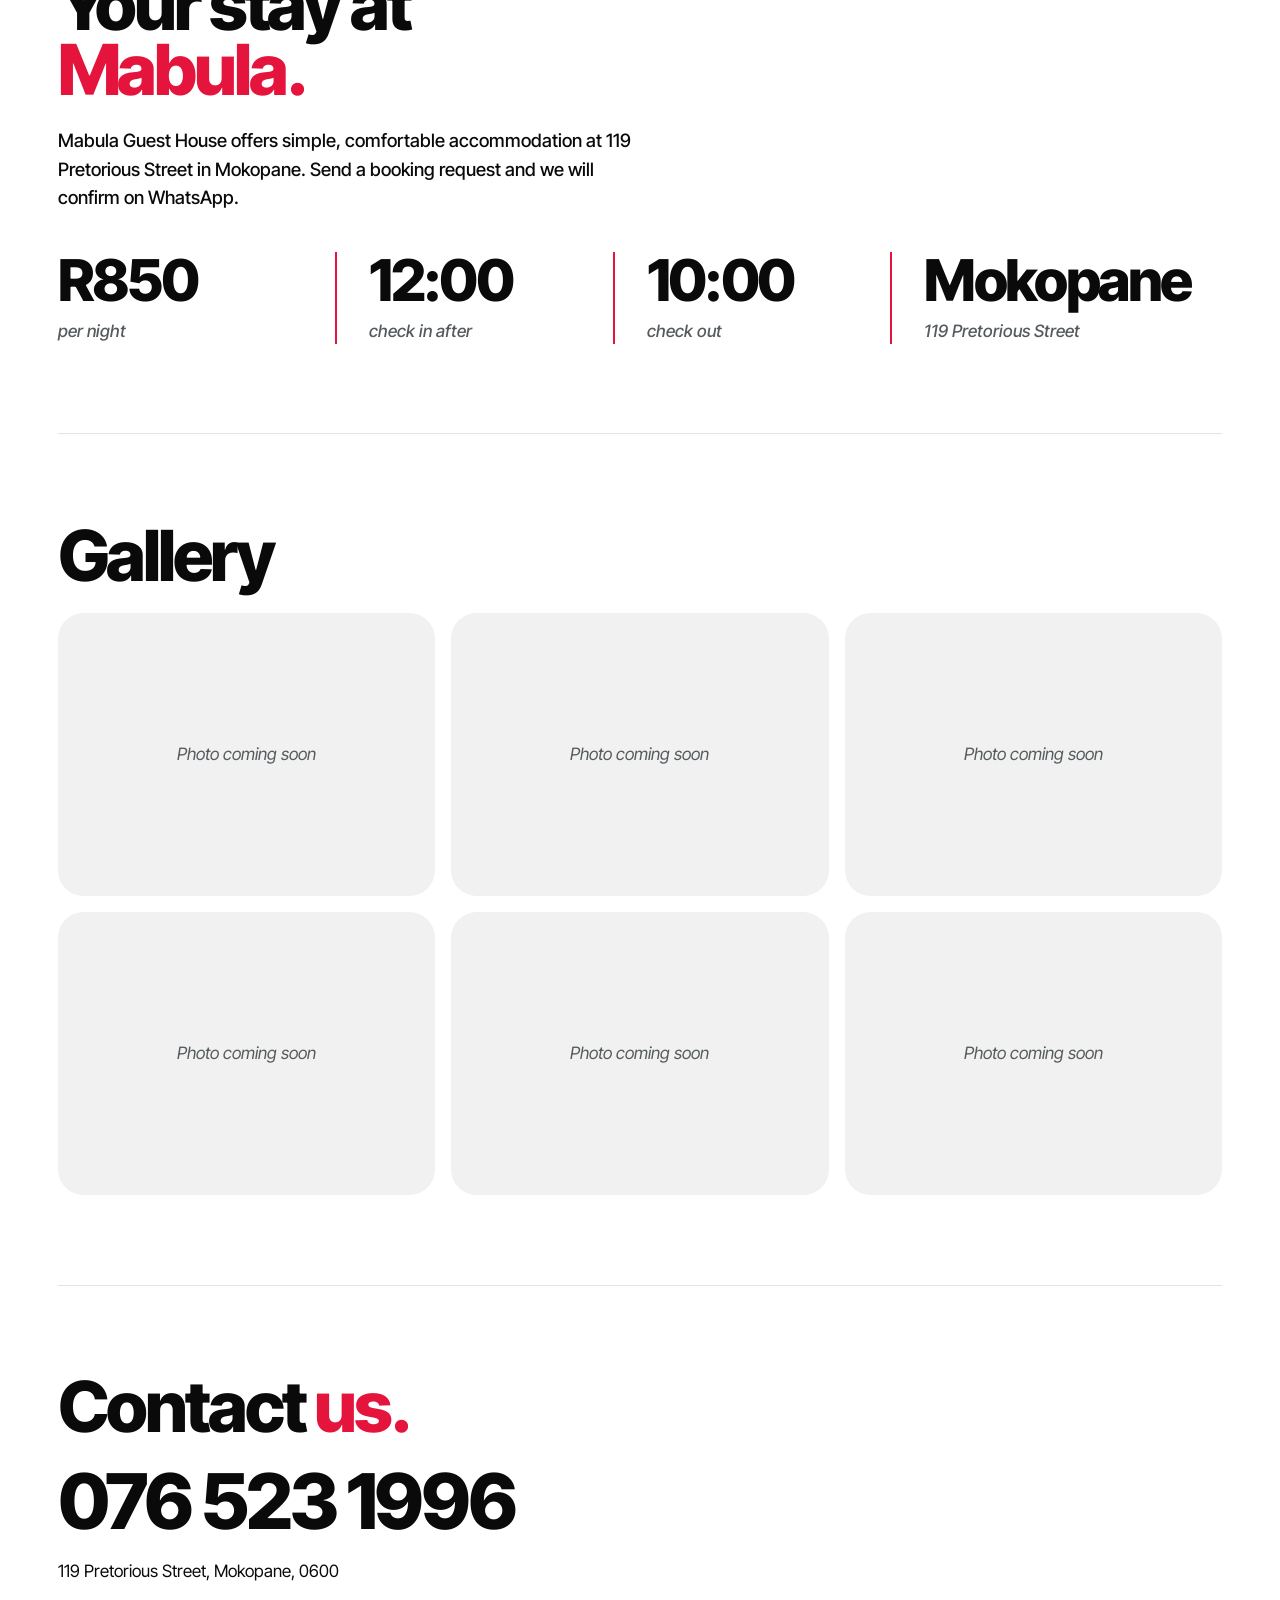
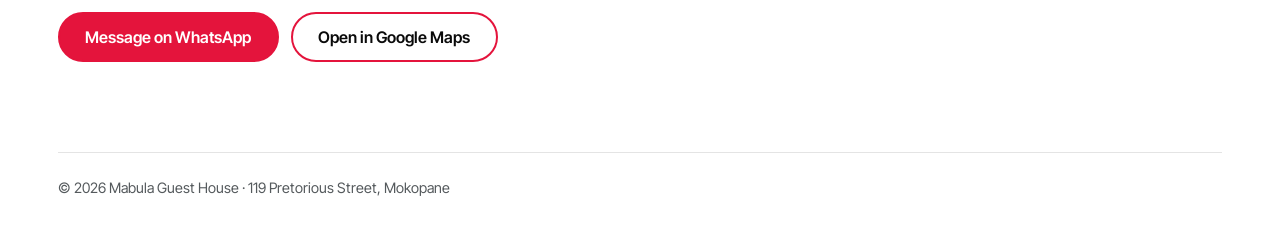
==== commit 97e8da6a: "Update index.html" ====
--- a/index.html
+++ b/index.html
@@ -21,8 +21,7 @@
 .wrap{width:100%;padding:0 var(--pad)}
 
 /* header */
-header{position:sticky;top:calc(.75rem + env(safe-area-inset-top,0px));z-index:30;display:flex;justify-content:space-between;align-items:center;margin:.75rem 0;padding:.7rem 0;border-radius:999px;transition:background .25s,box-shadow .25s,padding .25s,margin .25s,backdrop-filter .25s}
-header.float{background:rgba(255,255,255,.88);backdrop-filter:blur(14px);-webkit-backdrop-filter:blur(14px);box-shadow:0 8px 30px rgba(0,0,0,.12);padding:.6rem 1.2rem;margin-left:-.4rem;margin-right:-.4rem}
+header{position:relative;z-index:30;display:flex;justify-content:space-between;align-items:center;margin:.75rem 0;padding:.7rem 0}
 .brand{display:flex;align-items:center;gap:.8rem;text-decoration:none}
 .brand svg,.brand .logo{width:2.6rem;height:2.6rem;flex:none}
 .brand .logo{width:5.8rem;height:5.8rem;object-fit:contain;display:block}
@@ -42,6 +41,22 @@
 .tags{display:flex;margin:0}
 .tags p{margin:0;padding:0 1.2rem;border-left:2px solid var(--red);font-style:italic;font-weight:500;font-size:clamp(.82rem,1vw,.95rem);line-height:1.3}
 .tags p:first-child{padding-left:0;border-left:0}
+
+/* hero graphics */
+.hero{position:relative;isolation:isolate}
+.art{position:absolute;inset:0;z-index:-1;pointer-events:none}
+.art>*{position:absolute;display:block}
+.art .blob{top:-6%;right:-8%;width:min(46vw,34rem);aspect-ratio:1;border-radius:50%;background:radial-gradient(circle at 35% 35%,rgba(228,20,60,.22),rgba(228,20,60,.06) 60%,transparent 72%)}
+.art .ring{top:2%;right:34%;width:clamp(5rem,12vw,10rem);aspect-ratio:1;border:2px solid var(--red);border-radius:50%;opacity:.35;animation:bob 9s ease-in-out infinite}
+.art .dots{bottom:2%;left:-1%;width:clamp(7rem,16vw,13rem);aspect-ratio:1;background:radial-gradient(circle,var(--red) 2px,transparent 2.5px) 0 0/1.1rem 1.1rem;opacity:.35;-webkit-mask:linear-gradient(135deg,#000,transparent 80%);mask:linear-gradient(135deg,#000,transparent 80%)}
+.art .arc{bottom:-4%;right:20%;width:clamp(9rem,22vw,18rem);height:auto;opacity:.5;animation:bob 11s ease-in-out infinite reverse}
+.art .star{top:8%;left:46%;width:clamp(1.4rem,2.6vw,2.4rem);color:var(--red);animation:spin 18s linear infinite}
+.art .star.s2{top:auto;bottom:10%;left:auto;right:2%;width:clamp(1rem,1.8vw,1.6rem);opacity:.6;animation-duration:24s}
+.art .house{top:46%;left:-2%;width:clamp(3.5rem,7vw,6rem);color:var(--ink);opacity:.08}
+@keyframes bob{0%,100%{transform:translateY(0)}50%{transform:translateY(-14px)}}
+@keyframes spin{to{transform:rotate(360deg)}}
+@media (prefers-reduced-motion:reduce){.art>*{animation:none!important}}
+@media (max-width:40rem){.art .ring{right:auto;left:62%;top:-1%}.art .star{left:auto;right:6%;top:3%}.art .house{display:none}}
 
 /* hero card stack */
 .stack{--o:1.1rem;position:relative;isolation:isolate;height:clamp(24rem,46vw,40rem);margin:calc(var(--o)*3) calc(var(--o)*3) 0 0;user-select:none;-webkit-user-select:none;touch-action:manipulation}
@@ -121,7 +136,6 @@
 @media (max-width:40rem){
   header{margin:.5rem 0;padding:.4rem 0}
   .brand .logo{width:4.4rem;height:4.4rem}
-  header.float{padding:.5rem .9rem}
   nav{gap:1.1rem}
   nav a{font-size:.85rem;padding:.6rem 0}
   .hero{gap:1.75rem;padding:.5rem 0 2.5rem}
@@ -180,6 +194,15 @@
 
   <main id="top">
     <div class="hero">
+      <div class="art" aria-hidden="true">
+        <span class="blob"></span>
+        <span class="ring"></span>
+        <span class="dots"></span>
+        <svg class="arc" viewBox="0 0 200 100" fill="none" stroke="#e4143c" stroke-width="3" stroke-linecap="round"><path d="M5 95C40 10 160 10 195 95"/><path d="M25 95C55 35 145 35 175 95" opacity=".6"/><path d="M45 95C68 60 132 60 155 95" opacity=".35"/></svg>
+        <svg class="star" viewBox="0 0 24 24" fill="currentColor"><path d="M12 0c.6 6.6 5.4 11.4 12 12-6.6.6-11.4 5.4-12 12-.6-6.6-5.4-11.4-12-12C6.6 11.4 11.4 6.6 12 0z"/></svg>
+        <svg class="star s2" viewBox="0 0 24 24" fill="currentColor"><path d="M12 0c.6 6.6 5.4 11.4 12 12-6.6.6-11.4 5.4-12 12-.6-6.6-5.4-11.4-12-12C6.6 11.4 11.4 6.6 12 0z"/></svg>
+        <svg class="house" viewBox="0 0 24 24" fill="currentColor"><path d="M12 2 1 11h3v10h6v-6h4v6h6V11h3z"/></svg>
+      </div>
       <div class="copy">
       <div class="intro">
         <p class="eyebrow">Your home in Mokopane</p>
@@ -401,11 +424,6 @@
   window.open("https://wa.me/" + WHATSAPP + "?text=" + encodeURIComponent(lines.join("\n")), "_blank", "noopener");
 });
 
-const topbar = document.querySelector("header");
-const onScroll = () => topbar.classList.toggle("float", window.scrollY > 24);
-addEventListener("scroll", onScroll, { passive: true });
-onScroll();
-
 document.getElementById("year").textContent = new Date().getFullYear();
 </script>
 </body>
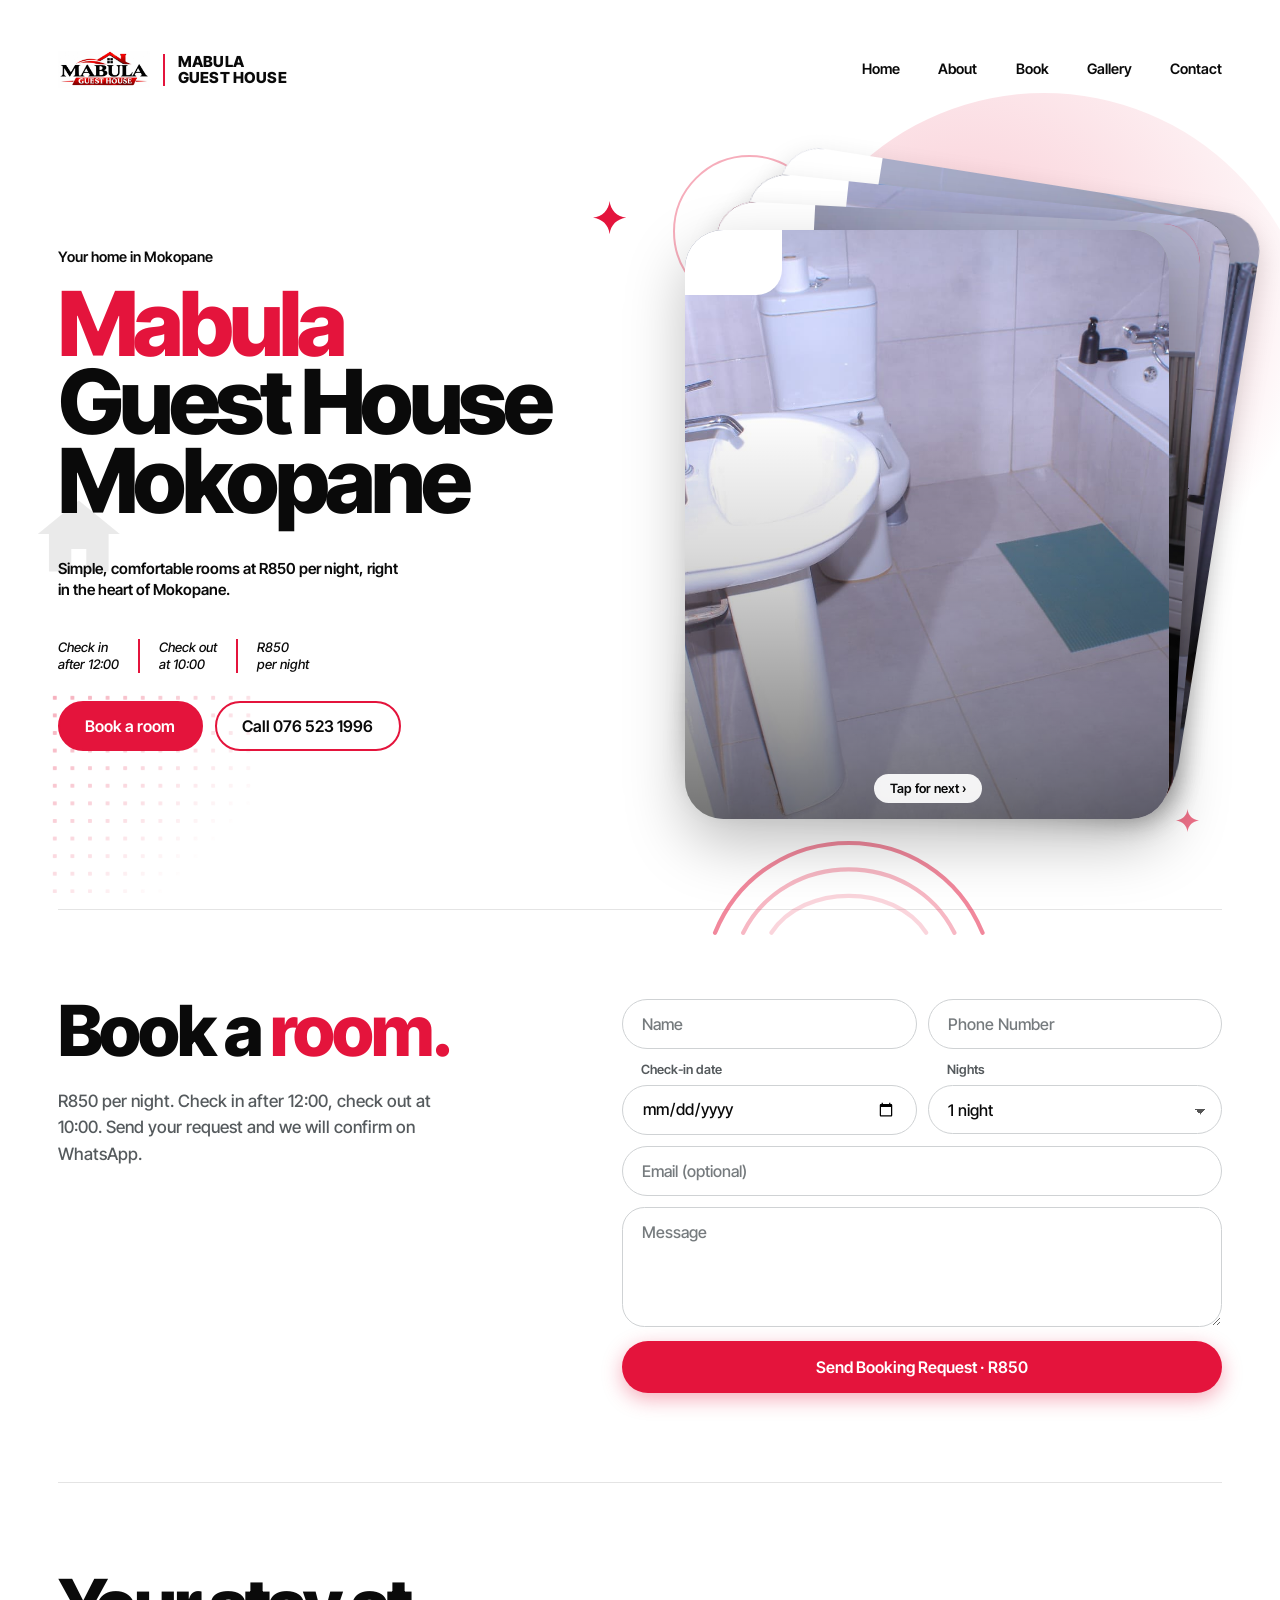
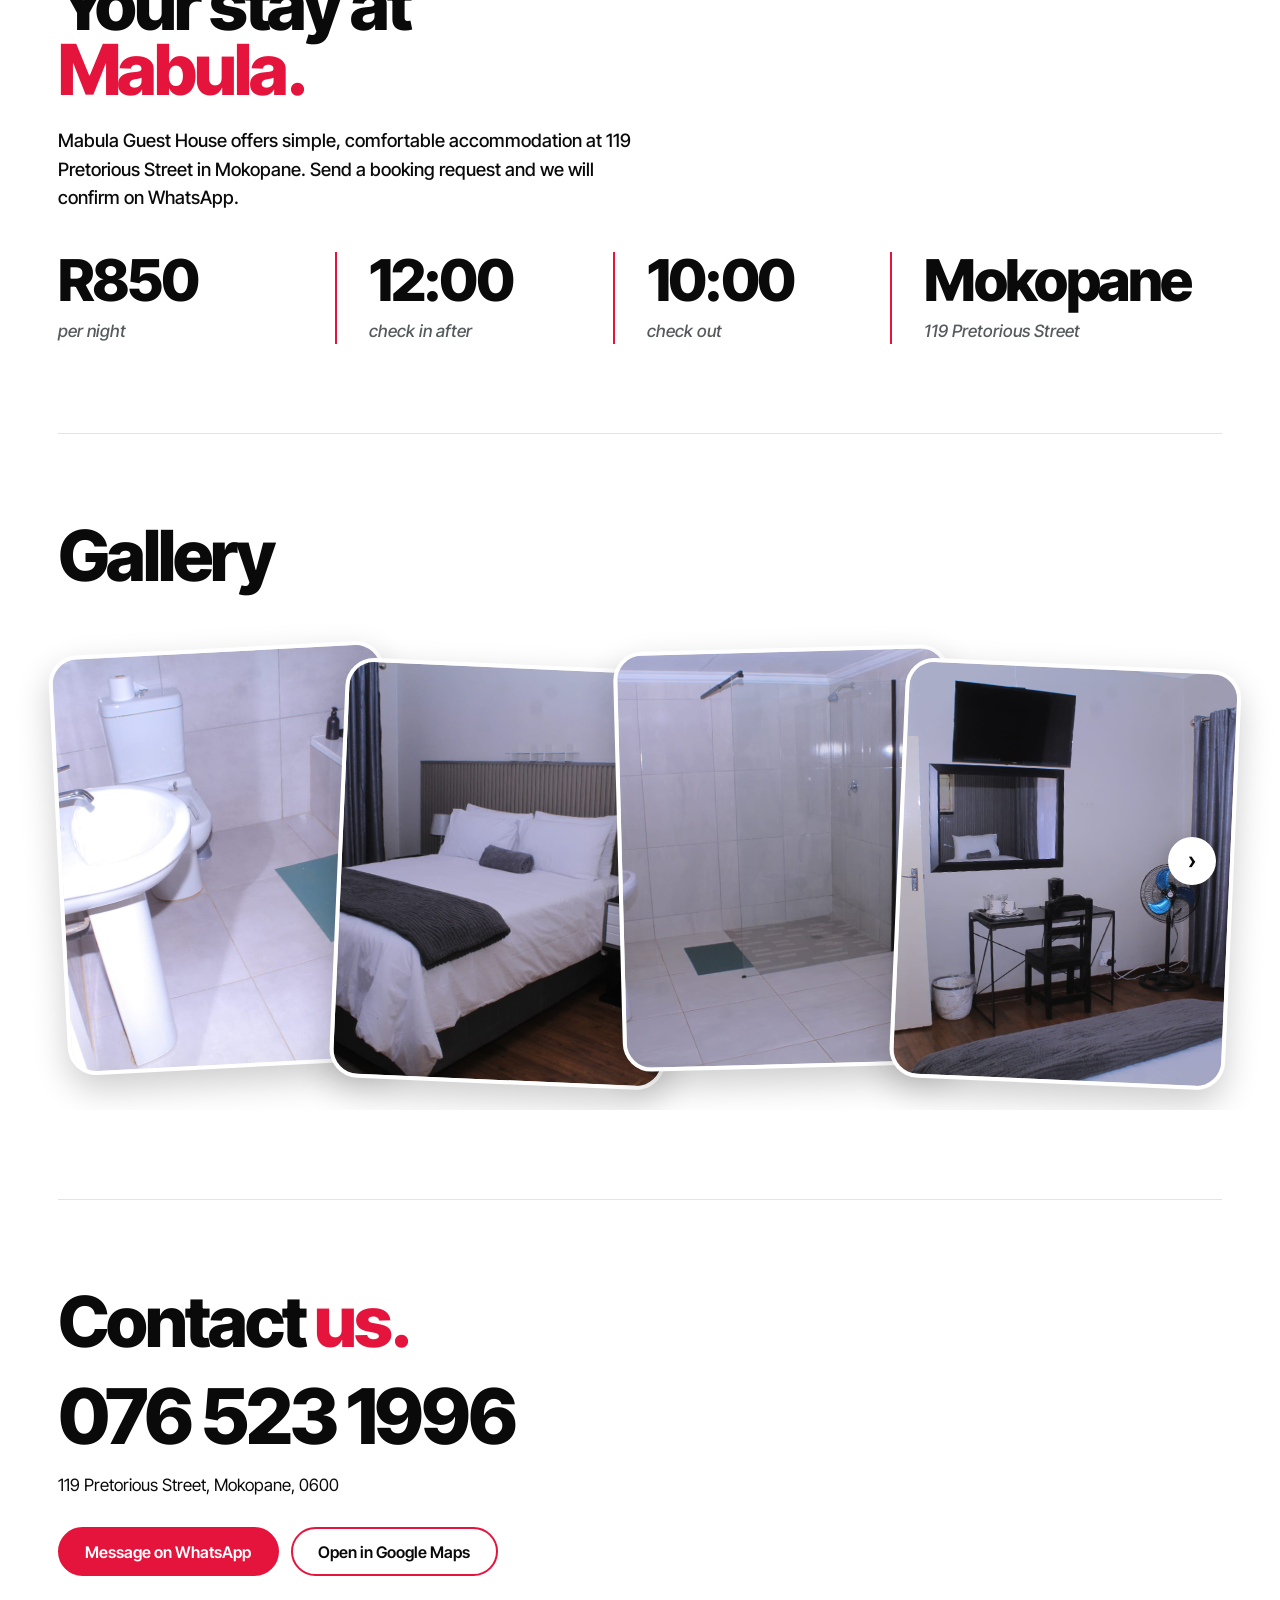
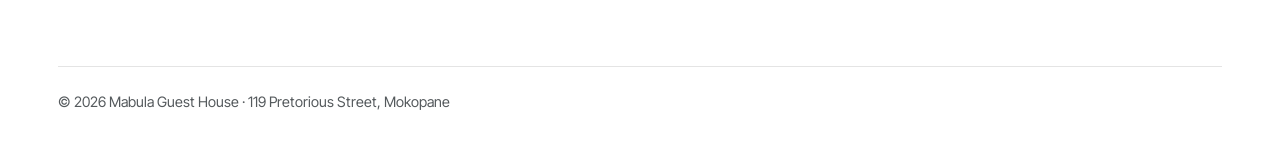
==== commit b984897a: "Update index.html" ====
--- a/index.html
+++ b/index.html
@@ -107,9 +107,20 @@
 .fact b{display:block;font-weight:800;font-size:clamp(2rem,4.5vw,4.2rem);letter-spacing:-.045em;line-height:1}
 .fact span{display:block;margin-top:.5rem;font-style:italic;font-weight:500;color:var(--muted)}
 .about p{max-width:36rem;font-size:1.15rem;font-weight:500;margin:0 0 2.5rem}
-.gallery{display:grid;grid-template-columns:repeat(3,1fr);gap:1rem}
-.gallery figure{margin:0;aspect-ratio:4/3;border-radius:1.6rem;overflow:hidden;background:#f1f1f1;display:grid;place-items:center;color:var(--muted);font-style:italic}
-.gallery img{width:100%;height:100%;object-fit:cover;display:block}
+/* horizontal image stack */
+.gwrap{position:relative}
+.gallery{--ov:3.5rem;display:flex;align-items:center;overflow-x:auto;overflow-y:hidden;scroll-snap-type:x proximity;scrollbar-width:none;-webkit-overflow-scrolling:touch;padding:2.2rem calc(var(--ov) + 1rem) 2.6rem 1rem;margin:0 calc(var(--pad)*-1);padding-left:var(--pad)}
+.gallery::-webkit-scrollbar{display:none}
+.gallery figure{--r:-3deg;position:relative;flex:none;margin:0 0 0 calc(var(--ov)*-1);width:clamp(14rem,27vw,21rem);aspect-ratio:4/5;border-radius:1.8rem;overflow:hidden;background:#f1f1f1;display:grid;place-items:center;color:var(--muted);font-style:italic;text-align:center;box-shadow:0 14px 34px rgba(0,0,0,.2);border:4px solid #fff;transform:rotate(var(--r));scroll-snap-align:center;cursor:pointer;transition:transform .35s cubic-bezier(.2,.8,.2,1),box-shadow .35s}
+.gallery figure:first-child{margin-left:0}
+.gallery figure:nth-child(even){--r:2.5deg;transform:rotate(var(--r)) translateY(1rem)}
+.gallery figure:nth-child(3n){--r:-1.5deg}
+.gallery figure:hover,.gallery figure:focus-visible,.gallery figure.on{z-index:50!important;transform:rotate(0) translateY(-.8rem) scale(1.04);box-shadow:0 26px 54px rgba(0,0,0,.3)}
+.gallery img{width:100%;height:100%;object-fit:cover;display:block;pointer-events:none}
+.gnav{position:absolute;top:50%;z-index:60;transform:translateY(-50%);width:3rem;height:3rem;border-radius:50%;border:0;background:#fff;color:var(--ink);font:600 1.5rem/1 var(--font);box-shadow:0 6px 20px rgba(0,0,0,.22);cursor:pointer;transition:background .2s,color .2s,opacity .2s}
+.gnav:hover{background:var(--red);color:#fff}
+.gnav[disabled]{opacity:0;pointer-events:none}
+.gnav.prev{left:.4rem}.gnav.next{right:.4rem}
 .big{display:inline-block;font-weight:800;font-size:clamp(2.2rem,6vw,5.5rem);letter-spacing:-.045em;line-height:1;text-decoration:none}
 .big:hover{color:var(--red)}
 .btns{display:flex;flex-wrap:wrap;gap:.75rem;margin-top:1.75rem}
@@ -119,7 +130,7 @@
 footer{padding:1.5rem 0 2.5rem;color:var(--muted);font-size:.9rem;border-top:1px solid var(--line)}
 .mbar{display:none}
 
-@media (max-width:64rem){.facts{grid-template-columns:1fr 1fr;row-gap:2rem}.fact:nth-child(3){padding-left:0;border-left:0}.gallery{grid-template-columns:1fr 1fr}}
+@media (max-width:64rem){.facts{grid-template-columns:1fr 1fr;row-gap:2rem}.fact:nth-child(3){padding-left:0;border-left:0}}
 @media (max-width:56rem){
   .hero{grid-template-columns:1fr}
   .stack{order:-1;height:clamp(22rem,70vw,34rem)}
@@ -132,8 +143,10 @@
   .mbar{display:flex;position:fixed;left:0;right:0;bottom:0;z-index:20;gap:.6rem;padding:.6rem .9rem calc(.6rem + env(safe-area-inset-bottom,0px));background:#fff;border-top:1px solid var(--line)}
   .mbar .btn{flex:1}
 }
-@media (max-width:30rem){.row{grid-template-columns:1fr}.gallery{gap:.6rem}.brand span{font-size:.8rem}}
+@media (max-width:30rem){.row{grid-template-columns:1fr}.brand span{font-size:.8rem}}
 @media (max-width:40rem){
+  .gallery{--ov:2.4rem}
+  .gnav{display:none}
   header{margin:.5rem 0;padding:.4rem 0}
   .brand .logo{width:4.4rem;height:4.4rem}
   nav{gap:1.1rem}
@@ -264,7 +277,11 @@
 
     <section id="gallery">
       <h2>Gallery</h2>
-      <div class="gallery" id="galleryGrid"></div>
+      <div class="gwrap">
+        <button class="gnav prev" id="gPrev" type="button" aria-label="Previous photos">‹</button>
+        <div class="gallery" id="galleryGrid" tabindex="0" aria-label="Photo gallery, scroll sideways"></div>
+        <button class="gnav next" id="gNext" type="button" aria-label="Next photos">›</button>
+      </div>
     </section>
 
     <section id="contact">
@@ -373,13 +390,16 @@
 });
 
 const gallery = document.getElementById("galleryGrid");
-if (PHOTOS.length) {
-  PHOTOS.forEach((file, i) => {
+const GALLERY_PHOTOS = PHOTOS.length ? PHOTOS : STACK_PHOTOS.filter(Boolean);
+if (GALLERY_PHOTOS.length) {
+  GALLERY_PHOTOS.forEach((file, i) => {
     const fig = document.createElement("figure");
     const img = document.createElement("img");
     img.src = "images/" + file;
     img.alt = "Mabula Guest House photo " + (i + 1);
     img.loading = "lazy";
+    fig.tabIndex = 0;
+    fig.style.zIndex = i + 1;
     fig.appendChild(img);
     gallery.appendChild(fig);
   });
@@ -387,9 +407,28 @@
   for (let i = 0; i < 6; i++) {
     const fig = document.createElement("figure");
     fig.textContent = "Photo coming soon";
+    fig.style.zIndex = i + 1;
     gallery.appendChild(fig);
   }
 }
+// arrows + tap-to-bring-forward
+const gPrev = document.getElementById("gPrev"), gNext = document.getElementById("gNext");
+const gStep = () => Math.max(gallery.clientWidth * 0.6, 200);
+const gEdges = () => {
+  gPrev.disabled = gallery.scrollLeft < 8;
+  gNext.disabled = gallery.scrollLeft + gallery.clientWidth > gallery.scrollWidth - 8;
+};
+gPrev.onclick = () => gallery.scrollBy({ left: -gStep(), behavior: "smooth" });
+gNext.onclick = () => gallery.scrollBy({ left: gStep(), behavior: "smooth" });
+gallery.addEventListener("scroll", gEdges, { passive: true });
+addEventListener("resize", gEdges);
+gEdges();
+gallery.addEventListener("click", (e) => {
+  const fig = e.target.closest("figure");
+  if (!fig) return;
+  gallery.querySelectorAll("figure.on").forEach((f) => f !== fig && f.classList.remove("on"));
+  fig.classList.toggle("on");
+});
 
 const form = document.getElementById("bookForm");
 const btn = document.getElementById("submitBtn");
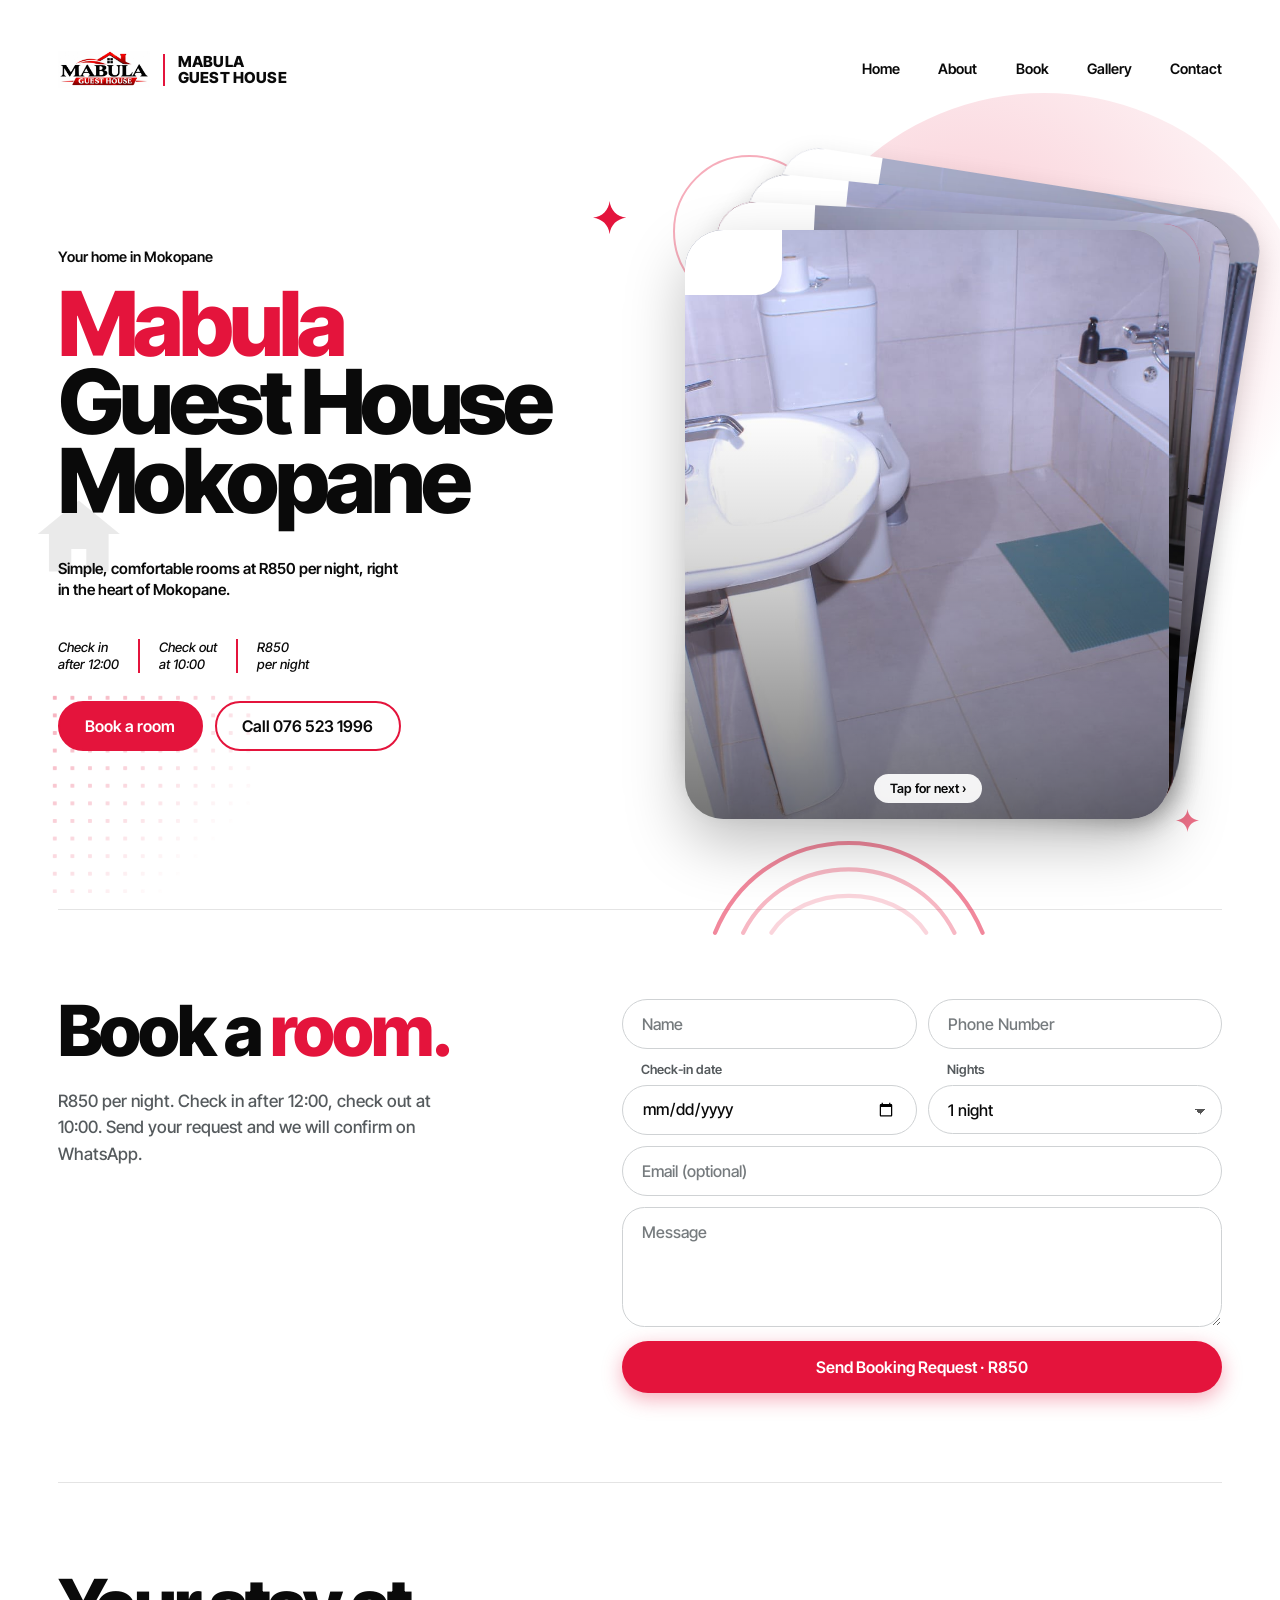
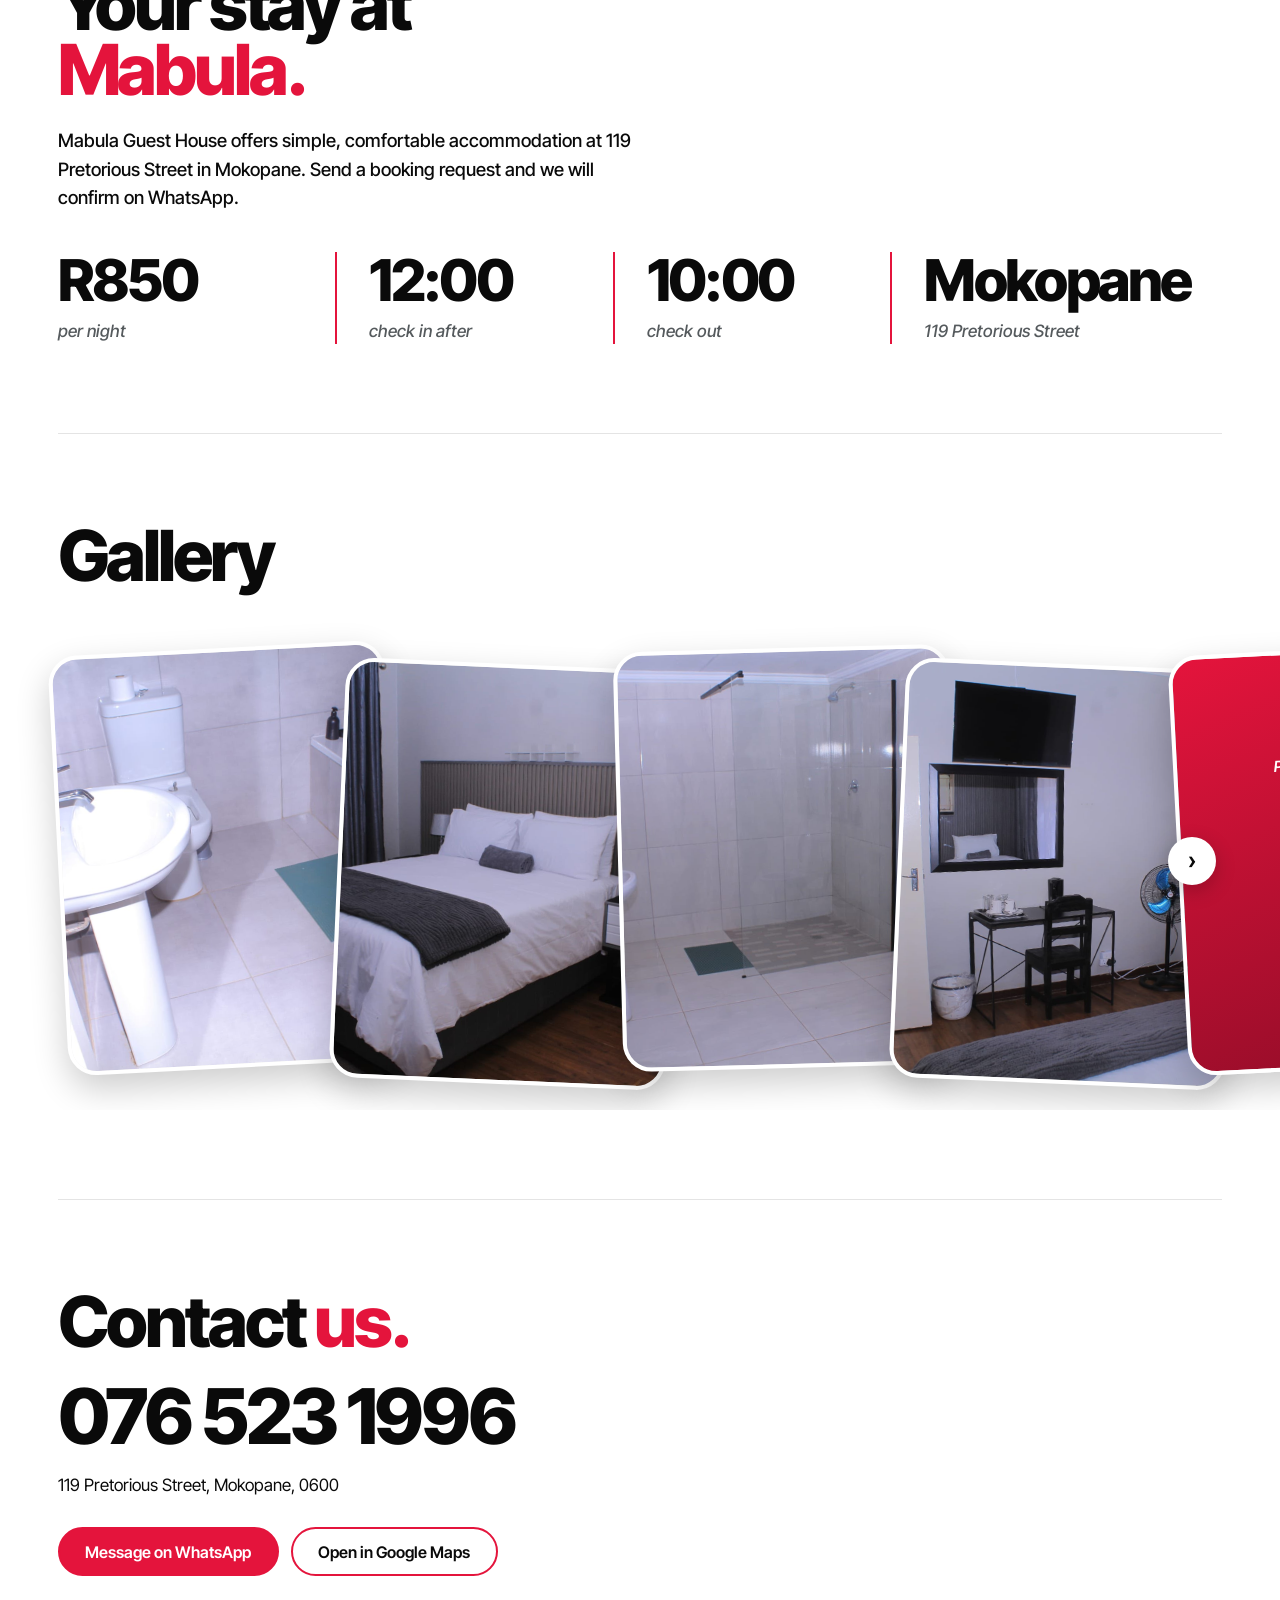
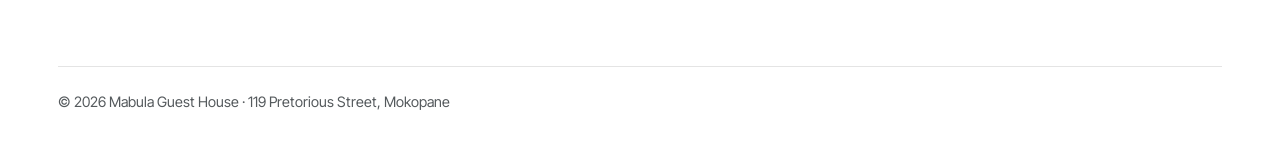
==== commit 467f7b48: "Update index.html" ====
--- a/index.html
+++ b/index.html
@@ -113,6 +113,11 @@
 .gallery::-webkit-scrollbar{display:none}
 .gallery figure{--r:-3deg;position:relative;flex:none;margin:0 0 0 calc(var(--ov)*-1);width:clamp(14rem,27vw,21rem);aspect-ratio:4/5;border-radius:1.8rem;overflow:hidden;background:#f1f1f1;display:grid;place-items:center;color:var(--muted);font-style:italic;text-align:center;box-shadow:0 14px 34px rgba(0,0,0,.2);border:4px solid #fff;transform:rotate(var(--r));scroll-snap-align:center;cursor:pointer;transition:transform .35s cubic-bezier(.2,.8,.2,1),box-shadow .35s}
 .gallery figure:first-child{margin-left:0}
+.gallery figure.soon{color:#fff;font-weight:600;font-size:.95rem;letter-spacing:.01em;padding:1rem;background:linear-gradient(160deg,#e4143c,#8e0c27)}
+.gallery figure.soon:nth-child(4n+2){background:linear-gradient(160deg,#2b2b2b,#0a0a0a)}
+.gallery figure.soon:nth-child(4n+3){color:#333;background:linear-gradient(160deg,#ececec,#cfcfcf)}
+.gallery figure.soon:nth-child(4n){background:linear-gradient(160deg,#ff5a78,#e4143c)}
+.gallery figure.soon small{display:block;margin-top:.3rem;font-size:.75rem;font-weight:500;opacity:.8}
 .gallery figure:nth-child(even){--r:2.5deg;transform:rotate(var(--r)) translateY(1rem)}
 .gallery figure:nth-child(3n){--r:-1.5deg}
 .gallery figure:hover,.gallery figure:focus-visible,.gallery figure.on{z-index:50!important;transform:rotate(0) translateY(-.8rem) scale(1.04);box-shadow:0 26px 54px rgba(0,0,0,.3)}
@@ -411,6 +416,16 @@
     gallery.appendChild(fig);
   }
 }
+// 10 more cards: placeholders until you add photo file names to PHOTOS above
+const EXTRA_CARDS = 10;
+for (let i = 0; i < EXTRA_CARDS; i++) {
+  const fig = document.createElement("figure");
+  fig.className = "soon";
+  fig.tabIndex = 0;
+  fig.style.zIndex = gallery.children.length + 1;
+  fig.innerHTML = "Photo coming soon<small>#" + (GALLERY_PHOTOS.length + i + 1) + "</small>";
+  gallery.appendChild(fig);
+}
 // arrows + tap-to-bring-forward
 const gPrev = document.getElementById("gPrev"), gNext = document.getElementById("gNext");
 const gStep = () => Math.max(gallery.clientWidth * 0.6, 200);
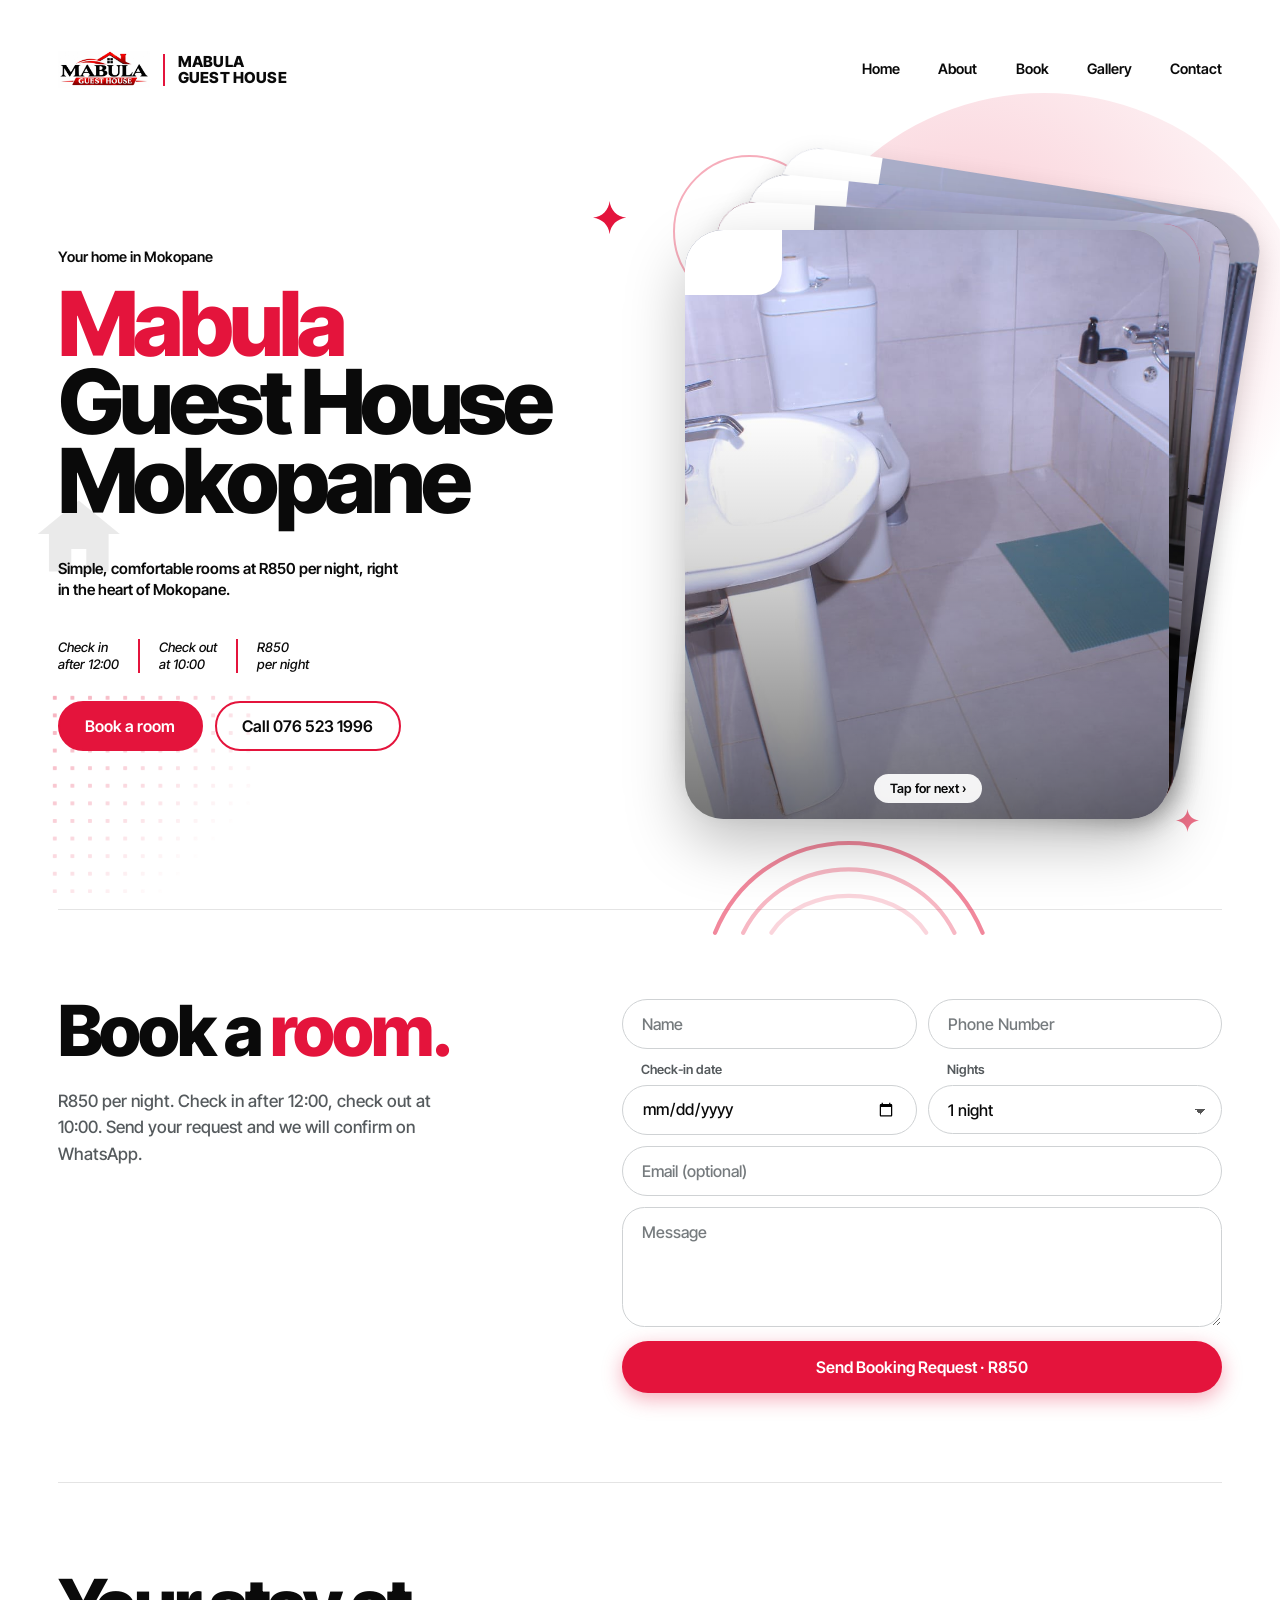
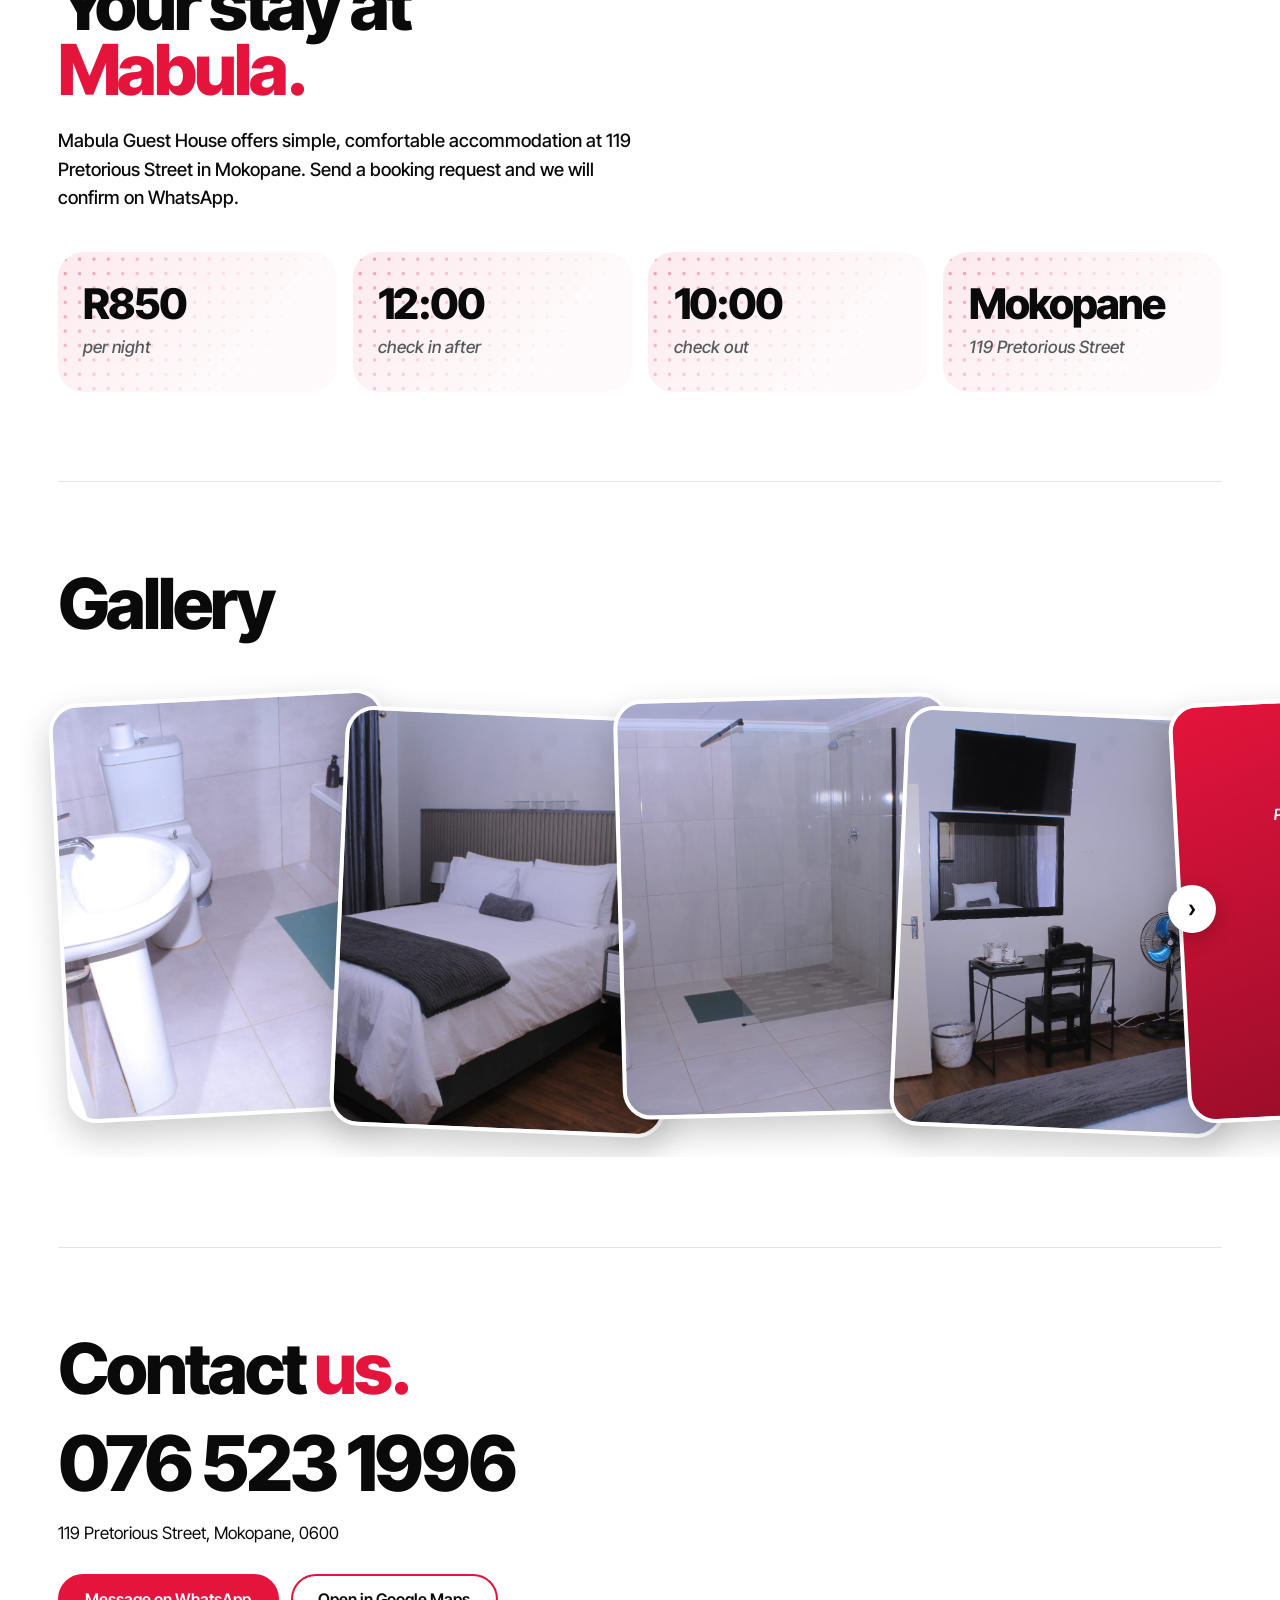
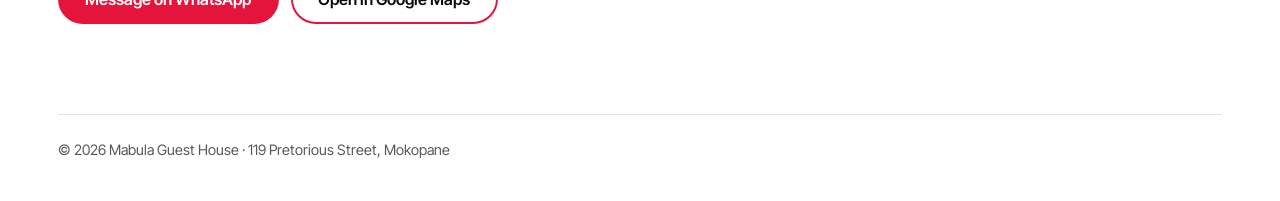
==== commit c9520430: "Update index.html" ====
--- a/index.html
+++ b/index.html
@@ -101,11 +101,11 @@
 section{padding:clamp(2.5rem,7vw,6rem) 0;border-top:1px solid var(--line)}
 h2{margin:0 0 1.5rem;font-weight:800;font-size:clamp(2.2rem,5.5vw,5rem);line-height:.92;letter-spacing:-.045em}
 h2 .red{color:var(--red)}
-.facts{display:grid;grid-template-columns:repeat(4,1fr)}
-.fact{padding:0 clamp(1rem,2.5vw,2.2rem);border-left:2px solid var(--red)}
-.fact:first-child{padding-left:0;border-left:0}
-.fact b{display:block;font-weight:800;font-size:clamp(2rem,4.5vw,4.2rem);letter-spacing:-.045em;line-height:1}
-.fact span{display:block;margin-top:.5rem;font-style:italic;font-weight:500;color:var(--muted)}
+.facts{display:grid;grid-template-columns:repeat(4,1fr);gap:1rem}
+.fact{position:relative;isolation:isolate;overflow:hidden;padding:clamp(1.3rem,2.4vw,2rem) clamp(1.1rem,2vw,1.7rem);border-radius:1.6rem;background:linear-gradient(135deg,rgba(228,20,60,.09),rgba(228,20,60,.02) 70%)}
+.fact::before{content:"";position:absolute;inset:0;z-index:-1;pointer-events:none;background:radial-gradient(circle,var(--red) 1.6px,transparent 2px) 0 0/.9rem .9rem;opacity:.4;-webkit-mask:linear-gradient(125deg,#000 0%,rgba(0,0,0,.25) 45%,transparent 80%);mask:linear-gradient(125deg,#000 0%,rgba(0,0,0,.25) 45%,transparent 80%)}
+.fact b{display:block;font-weight:800;font-size:clamp(1.7rem,3.3vw,3.2rem);letter-spacing:-.045em;line-height:1}
+.fact span{display:block;margin-top:.6rem;font-style:italic;font-weight:500;color:var(--muted)}
 .about p{max-width:36rem;font-size:1.15rem;font-weight:500;margin:0 0 2.5rem}
 /* horizontal image stack */
 .gwrap{position:relative}
@@ -135,7 +135,7 @@
 footer{padding:1.5rem 0 2.5rem;color:var(--muted);font-size:.9rem;border-top:1px solid var(--line)}
 .mbar{display:none}
 
-@media (max-width:64rem){.facts{grid-template-columns:1fr 1fr;row-gap:2rem}.fact:nth-child(3){padding-left:0;border-left:0}}
+@media (max-width:64rem){.facts{grid-template-columns:1fr 1fr}}
 @media (max-width:56rem){
   .hero{grid-template-columns:1fr}
   .stack{order:-1;height:clamp(22rem,70vw,34rem)}
@@ -165,9 +165,8 @@
   section{padding:2.25rem 0}
   h2{margin-bottom:1.1rem}
   .about p{font-size:1.05rem;margin-bottom:1.75rem}
-  .facts{row-gap:1.6rem}
-  .fact{padding:0 1rem}
-  .fact:nth-child(odd){padding-left:0;border-left:0}
+  .facts{gap:.7rem}
+  .fact{padding:1.1rem 1rem}
   .btns{flex-direction:column;gap:.6rem}
   .btns .btn{width:100%}
   .mbar{backdrop-filter:blur(10px);-webkit-backdrop-filter:blur(10px);background:rgba(255,255,255,.94)}
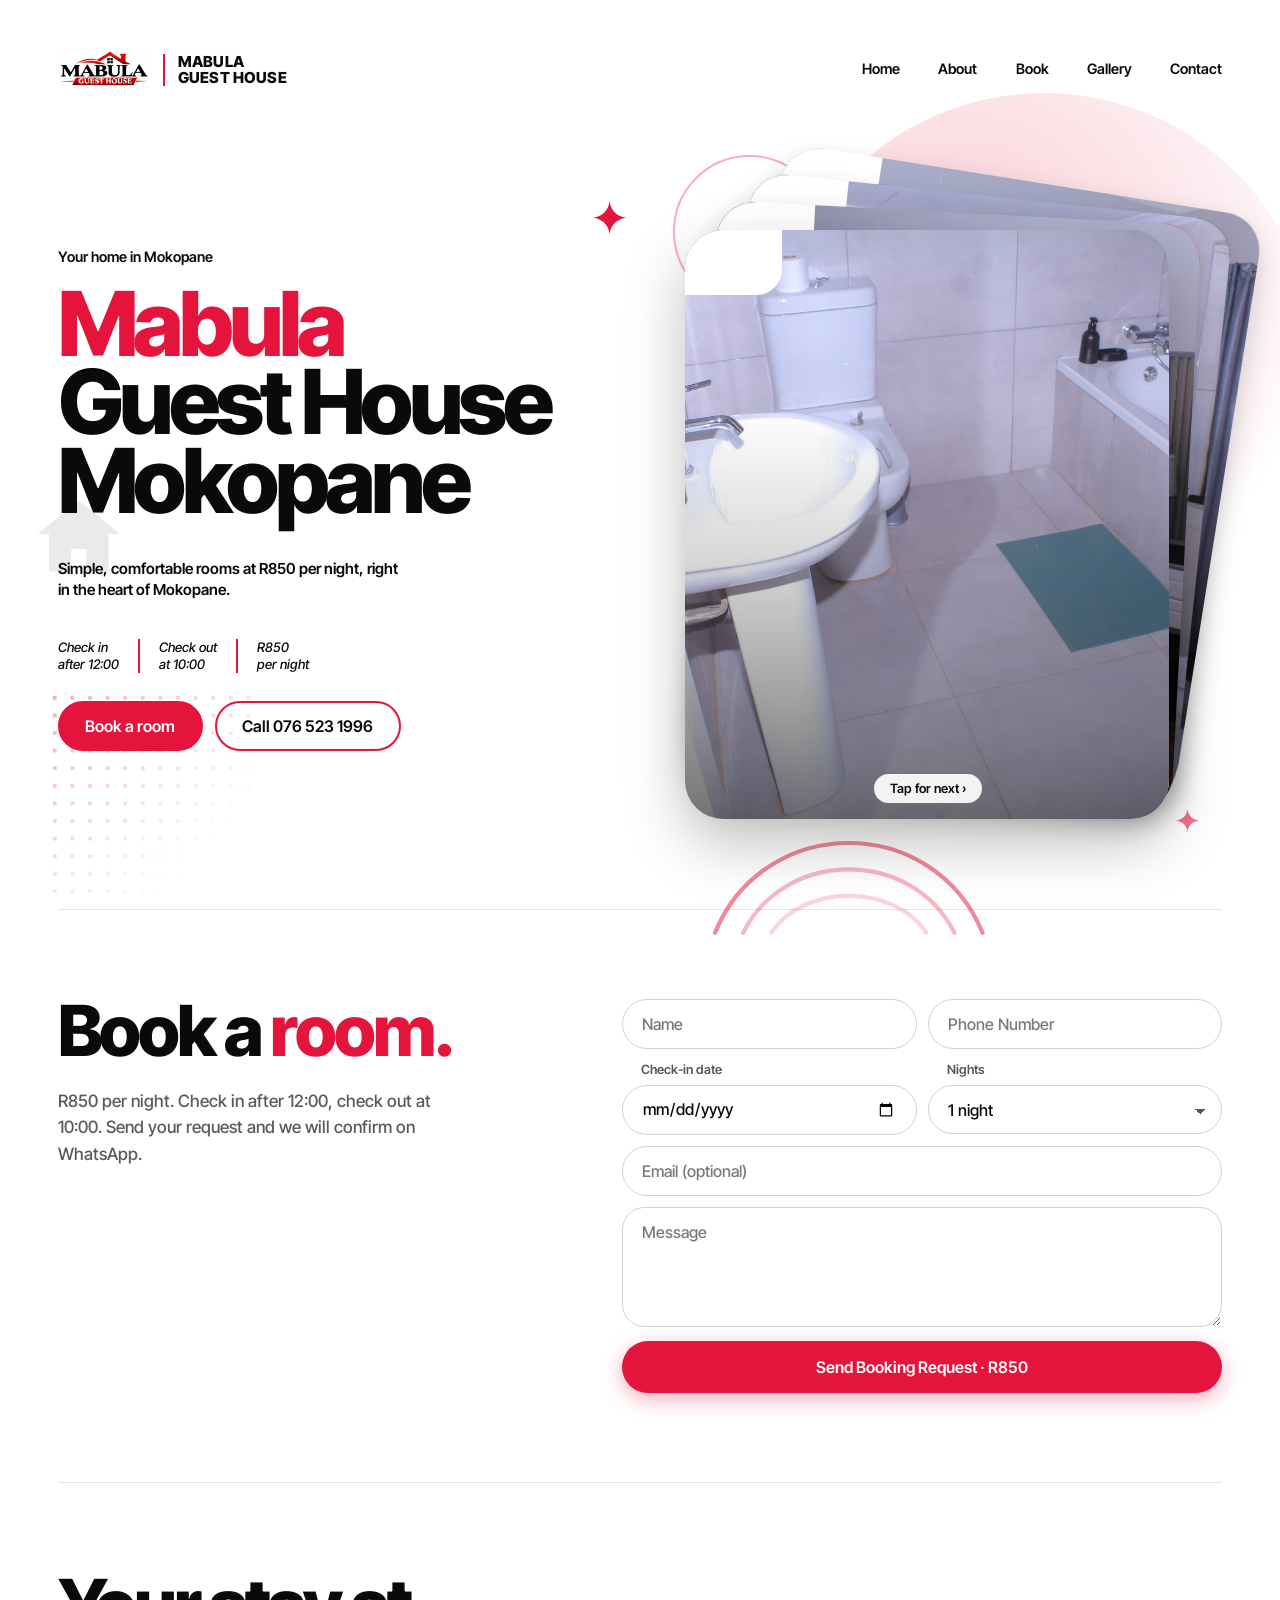
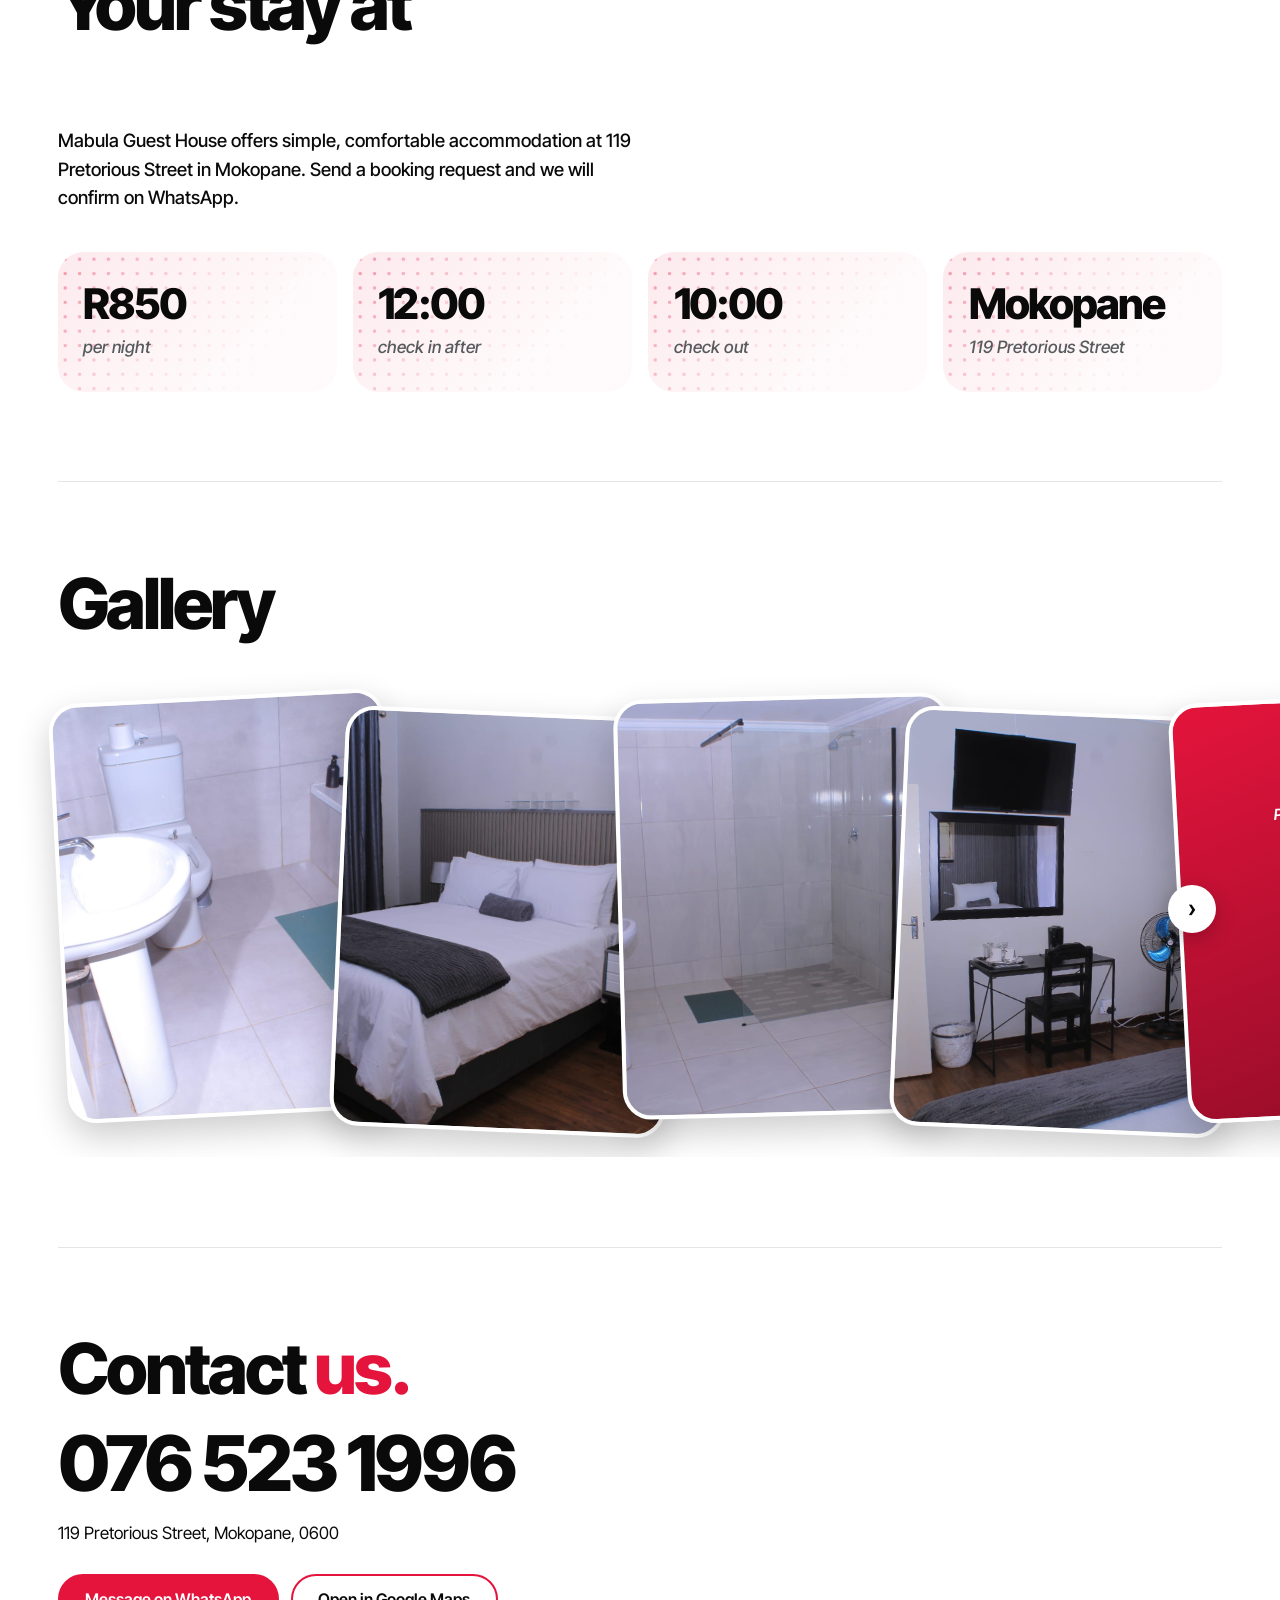
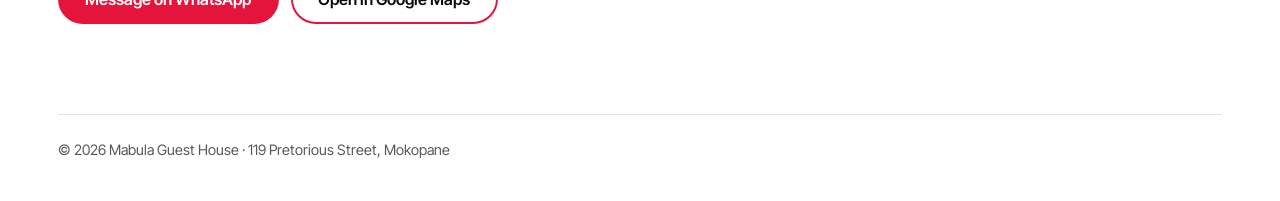
==== commit e9fda360: "Update index.html" ====
--- a/index.html
+++ b/index.html
@@ -101,6 +101,8 @@
 section{padding:clamp(2.5rem,7vw,6rem) 0;border-top:1px solid var(--line)}
 h2{margin:0 0 1.5rem;font-weight:800;font-size:clamp(2.2rem,5.5vw,5rem);line-height:.92;letter-spacing:-.045em}
 h2 .red{color:var(--red)}
+.fall .l{display:inline-block;will-change:transform,opacity;transform-origin:50% 80%}
+.bookform{position:relative;z-index:1}
 .facts{display:grid;grid-template-columns:repeat(4,1fr);gap:1rem}
 .fact{position:relative;isolation:isolate;overflow:hidden;padding:clamp(1.3rem,2.4vw,2rem) clamp(1.1rem,2vw,1.7rem);border-radius:1.6rem;background:linear-gradient(135deg,rgba(228,20,60,.09),rgba(228,20,60,.02) 70%)}
 .fact::before{content:"";position:absolute;inset:0;z-index:-1;pointer-events:none;background:radial-gradient(circle,var(--red) 1.6px,transparent 2px) 0 0/.9rem .9rem;opacity:.4;-webkit-mask:linear-gradient(125deg,#000 0%,rgba(0,0,0,.25) 45%,transparent 80%);mask:linear-gradient(125deg,#000 0%,rgba(0,0,0,.25) 45%,transparent 80%)}
@@ -247,7 +249,7 @@
     <section id="book">
       <div class="book">
         <div>
-          <h2>Book a <span class="red">room.</span></h2>
+          <h2 aria-label="Book a room.">Book a <span class="red fall" id="fallFrom" aria-hidden="true">room.</span></h2>
           <p class="note">R850 per night. Check in after 12:00, check out at 10:00. Send your request and we will confirm on WhatsApp.</p>
         </div>
         <form class="bookform" id="bookForm" aria-label="Booking request">
@@ -269,7 +271,7 @@
     </section>
 
     <section id="about" class="about">
-      <h2>Your stay at<br><span class="red">Mabula.</span></h2>
+      <h2 aria-label="Your stay at Mabula.">Your stay at<br><span class="red fall" id="fallTo" aria-hidden="true">Mabula.</span></h2>
       <p>Mabula Guest House offers simple, comfortable accommodation at 119 Pretorious Street in Mokopane. Send a booking request and we will confirm on WhatsApp.</p>
       <div class="facts">
         <div class="fact"><b>R850</b><span>per night</span></div>
@@ -477,6 +479,48 @@
   window.open("https://wa.me/" + WHATSAPP + "?text=" + encodeURIComponent(lines.join("\n")), "_blank", "noopener");
 });
 
+// Falling red words: "room." drops down the page and lands as "Mabula." (scroll-linked)
+(() => {
+  const from = document.getElementById("fallFrom"), to = document.getElementById("fallTo");
+  if (!from || !to) return;
+  const split = (el) => { const t = el.textContent; el.textContent = ""; return [...t].map((ch) => { const l = document.createElement("span"); l.className = "l"; l.textContent = ch; el.appendChild(l); return l; }); };
+  const A = split(from), B = split(to);
+  const reduce = matchMedia("(prefers-reduced-motion: reduce)").matches;
+  const clamp = (v, a = 0, b = 1) => Math.min(b, Math.max(a, v));
+  let y1 = 0, y2 = 0, dx = [], dist = 0;
+  const reset = () => { A.concat(B).forEach((l) => { l.style.transform = ""; l.style.opacity = ""; }); };
+  function measure() {
+    reset();
+    const sx = scrollX, sy = scrollY;
+    const ra = A.map((l) => l.getBoundingClientRect()), rb = B.map((l) => l.getBoundingClientRect());
+    y1 = ra[0].top + sy; y2 = rb[0].top + sy; dist = y2 - y1;
+    dx = ra.map((r, i) => rb[Math.round(i * (B.length - 1) / (A.length - 1))].left - r.left);
+    update();
+  }
+  function update() {
+    if (reduce || dist <= 0) return;
+    const p = (scrollY + innerHeight * 0.6 - y1) / dist;
+    A.forEach((l, i) => {
+      const q = clamp((p - i * 0.05) / 0.8);
+      const e = q * q;
+      const rot = (i % 2 ? 1 : -1) * 16 * Math.sin(q * Math.PI);
+      l.style.transform = `translate(${dx[i] * e}px,${dist * e}px) rotate(${rot}deg)`;
+      l.style.opacity = q < 0.75 ? 1 : clamp(1 - (q - 0.75) / 0.25);
+    });
+    B.forEach((l, j) => {
+      const r = clamp((p - 0.72 - j * 0.03) / 0.1);
+      const e = 1 - (1 - r) * (1 - r);
+      l.style.opacity = e;
+      l.style.transform = `translateY(${-(1 - e) * 1.6}rem)`;
+    });
+  }
+  addEventListener("scroll", () => requestAnimationFrame(update), { passive: true });
+  addEventListener("resize", measure);
+  if ("ResizeObserver" in window) new ResizeObserver(measure).observe(document.body);
+  (document.fonts && document.fonts.ready ? document.fonts.ready : Promise.resolve()).then(measure);
+  measure();
+})();
+
 document.getElementById("year").textContent = new Date().getFullYear();
 </script>
 </body>
